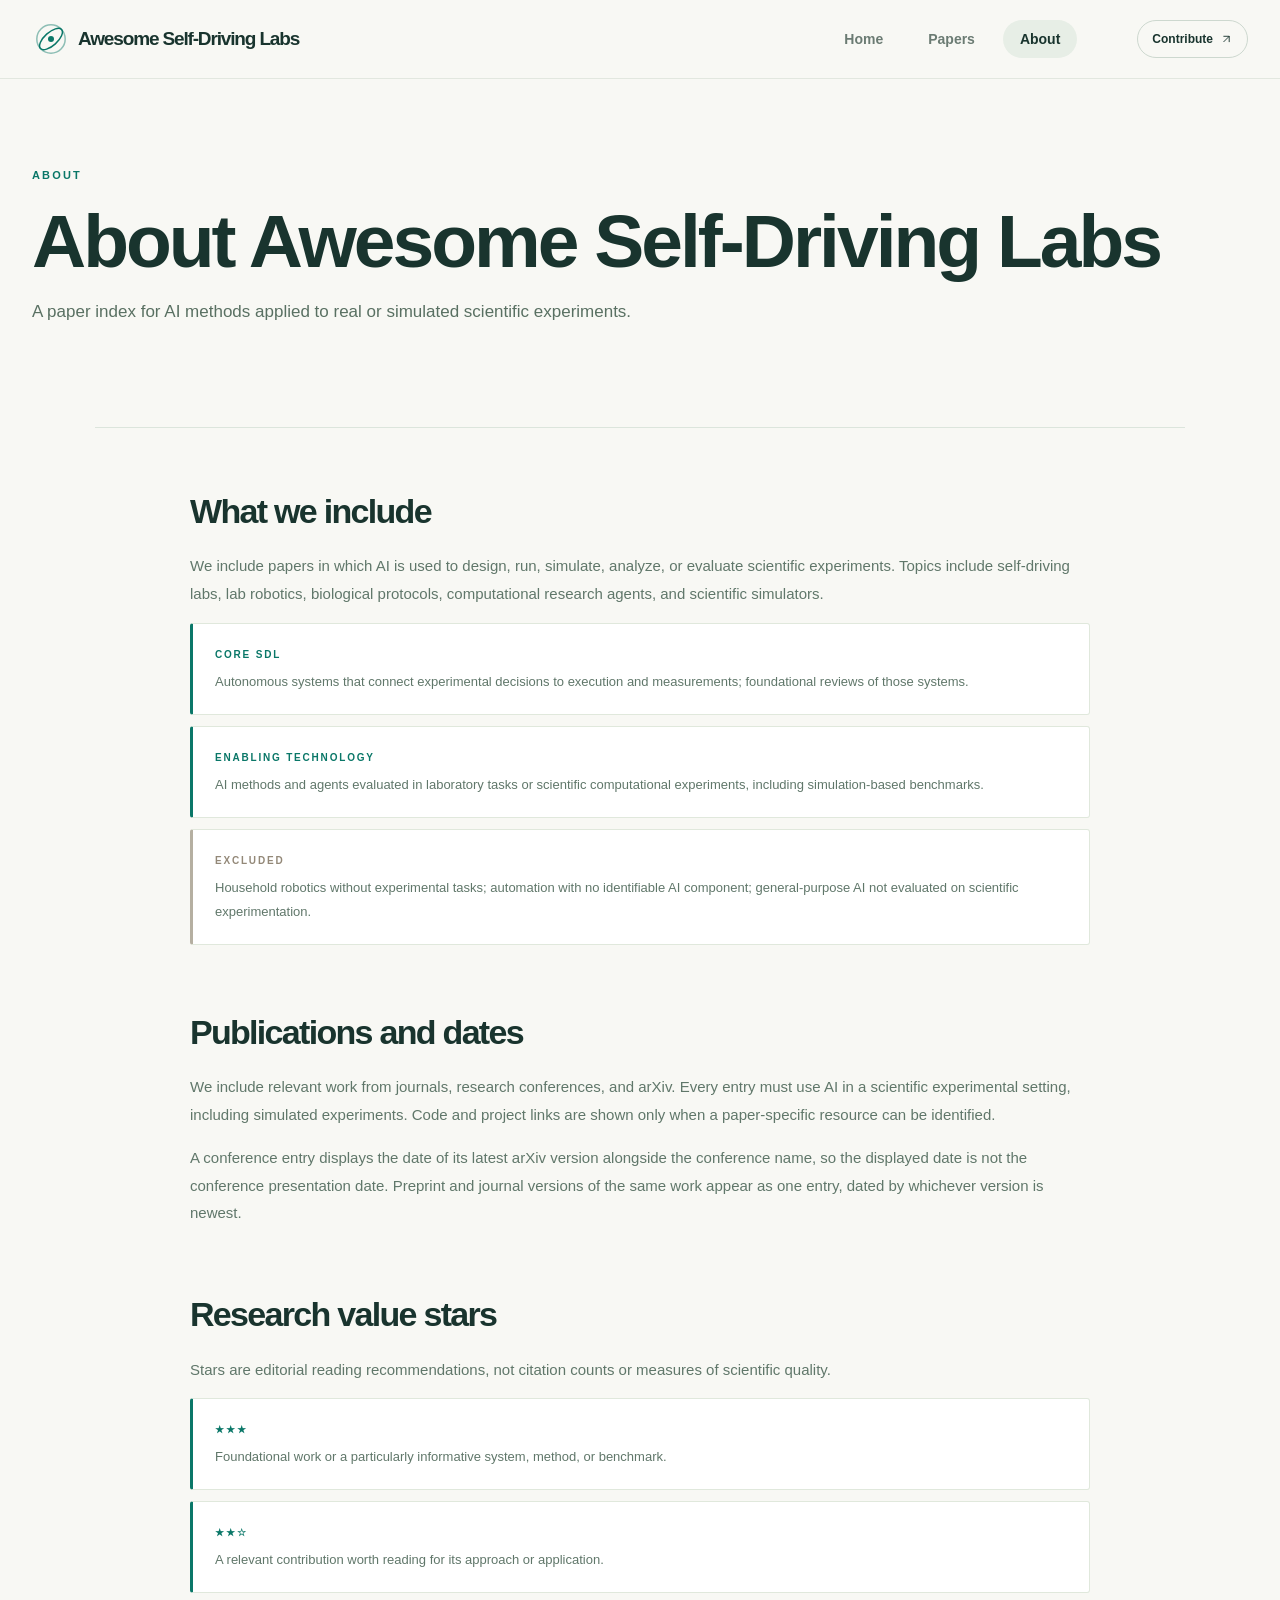
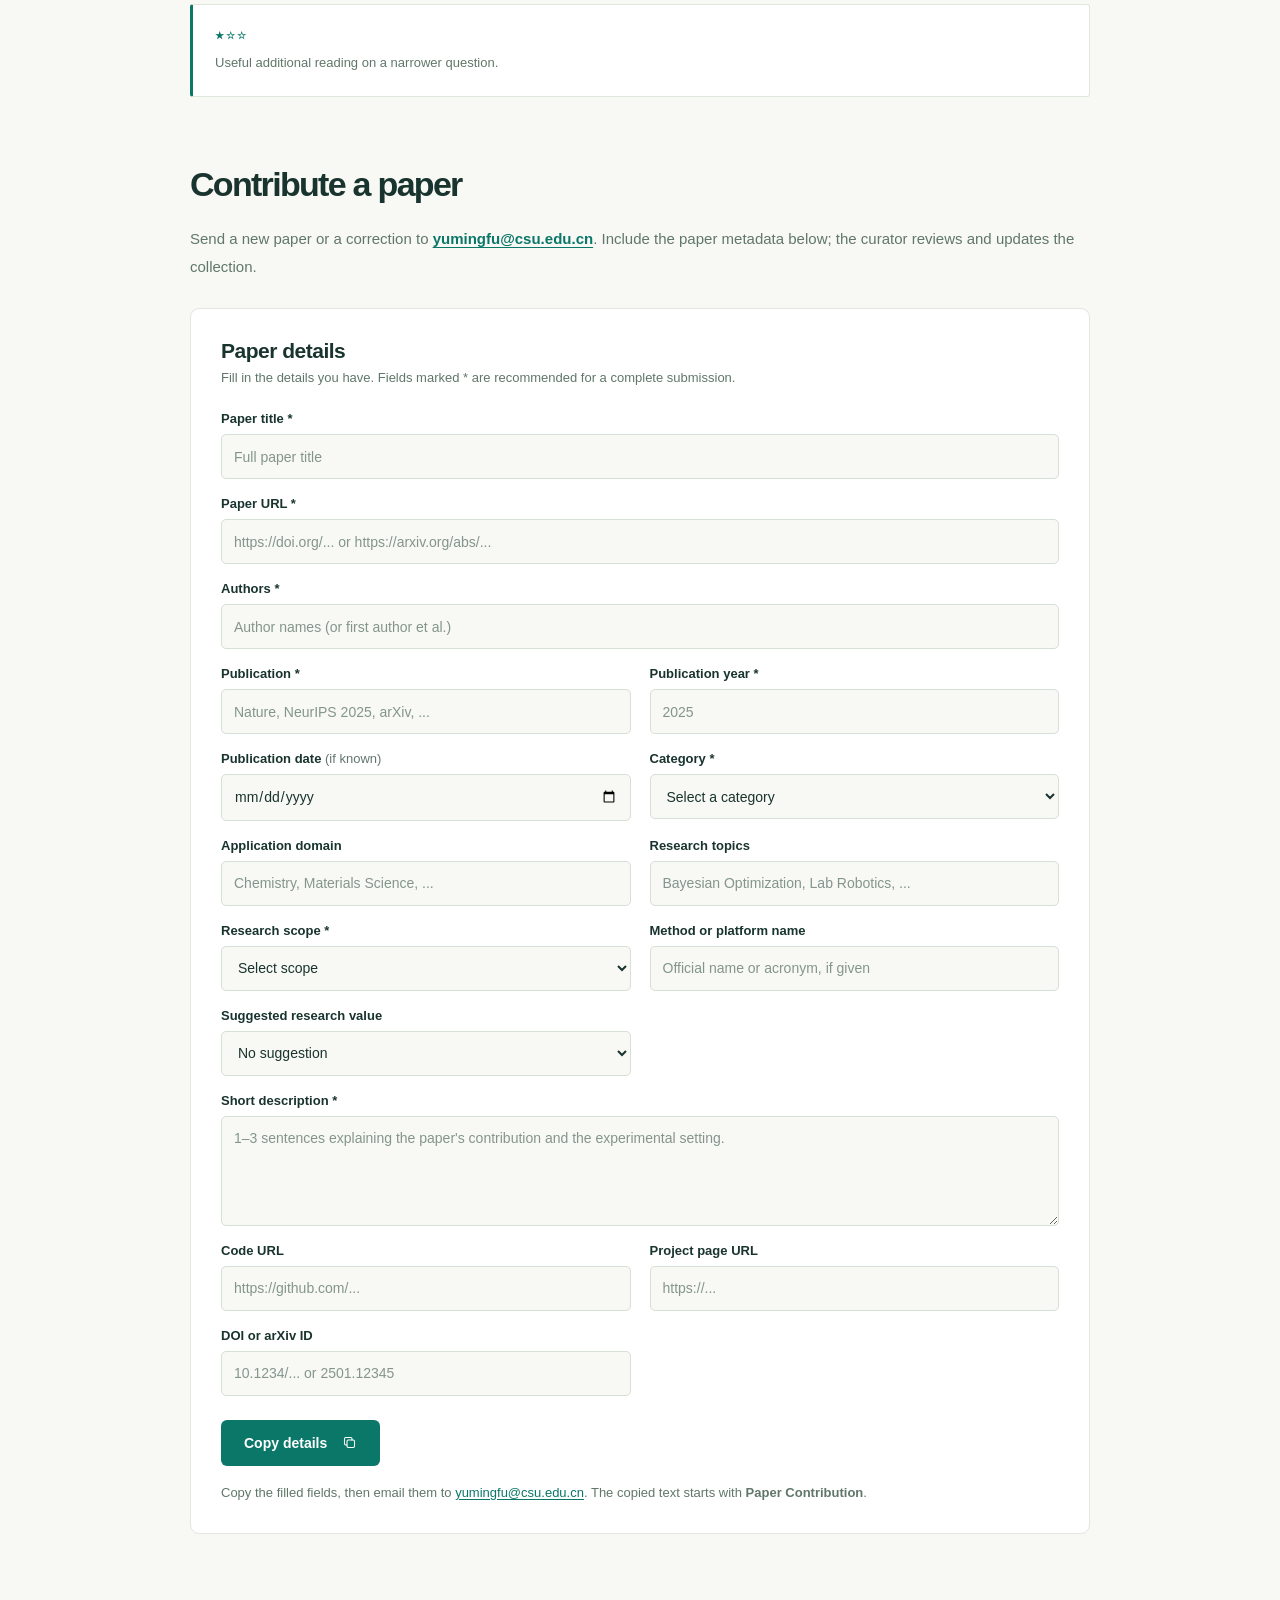
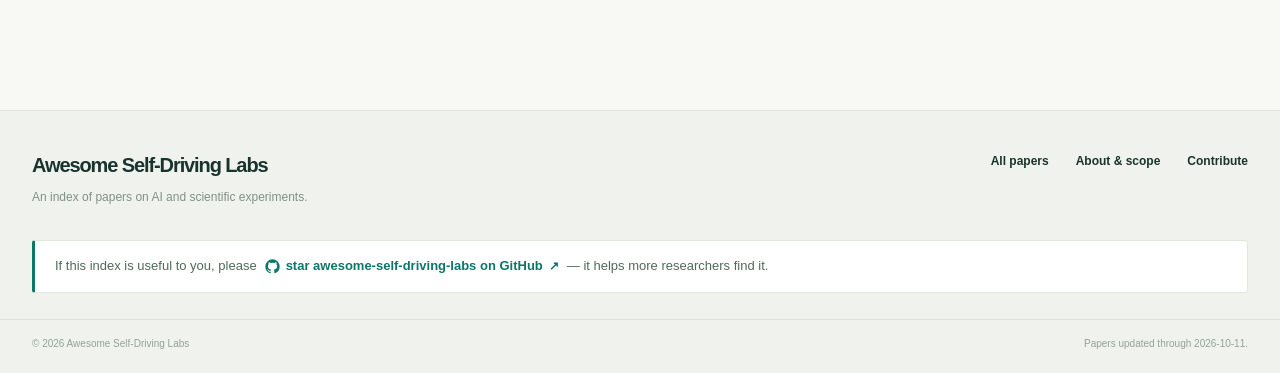
==== site/about.html @ 3bd7e4d7 "Add Awesome Self-Driving Labs paper collection site A curated index of 103 papers on AI for scientif" ====
<!doctype html><html lang="en"><head><meta charset="utf-8"><meta name="viewport" content="width=device-width, initial-scale=1"><meta name="color-scheme" content="light"><title>About · Awesome Self-Driving Labs</title><meta name="description" content="How AI experiment papers are selected and maintained."><meta property="og:title" content="About · Awesome Self-Driving Labs"><meta property="og:description" content="How AI experiment papers are selected and maintained."><meta property="og:type" content="website"><link rel="icon" href="assets/img/favicon.svg" type="image/svg+xml"><link rel="stylesheet" href="assets/css/styles.css"></head><body><header class="site-header"><div class="nav-inner"><a class="brand" href="index.html" aria-label="Awesome Self-Driving Labs homepage"><span class="brand-symbol" aria-hidden="true"><svg viewBox="0 0 38 38" fill="none"><circle cx="19" cy="19" r="14.2" stroke="currentColor" stroke-width="1.5" opacity=".45"/><ellipse cx="19" cy="19" rx="6.5" ry="14.2" stroke="currentColor" stroke-width="1.5" transform="rotate(48 19 19)"/><circle cx="19" cy="19" r="3" fill="currentColor"/></svg></span><span class="brand-text"><span class="brand-full">Awesome Self-Driving Labs</span><span class="brand-abbr">ASDL</span></span></a><nav class="nav-links" aria-label="Primary"><a href="index.html" class="nav-link " >Home</a><a href="papers.html" class="nav-link " >Papers</a><a href="about.html" class="nav-link active" aria-current=page>About</a></nav><a class="nav-github" href="about.html#contribute">Contribute <svg class="ico" viewBox="0 0 24 24" fill="none" stroke="currentColor" stroke-width="1.7" stroke-linecap="round" stroke-linejoin="round" aria-hidden="true"><path d="M7 17 17 7M7 7h10v10"/></svg></a></div></header><main id="main"><section class="wrap about-hero"><p class="eyebrow">ABOUT</p><h1>About Awesome Self-Driving Labs</h1><p>A paper index for AI methods applied to real or simulated scientific experiments.</p></section>
<section class="wrap about-content"><div class="about-body">
<section class="about-block"><h2>What we include</h2><p>We include papers in which AI is used to design, run, simulate, analyze, or evaluate scientific experiments. Topics include self-driving labs, lab robotics, biological protocols, computational research agents, and scientific simulators.</p><div class="scope-card"><span>CORE SDL</span><p>Autonomous systems that connect experimental decisions to execution and measurements; foundational reviews of those systems.</p></div><div class="scope-card"><span>ENABLING TECHNOLOGY</span><p>AI methods and agents evaluated in laboratory tasks or scientific computational experiments, including simulation-based benchmarks.</p></div><div class="scope-card scope-out"><span>EXCLUDED</span><p>Household robotics without experimental tasks; automation with no identifiable AI component; general-purpose AI not evaluated on scientific experimentation.</p></div></section>
<section class="about-block"><h2>Publications and dates</h2><p>We include relevant work from journals, research conferences, and arXiv. Every entry must use AI in a scientific experimental setting, including simulated experiments. Code and project links are shown only when a paper-specific resource can be identified.</p><p>A conference entry displays the date of its latest arXiv version alongside the conference name, so the displayed date is not the conference presentation date. Preprint and journal versions of the same work appear as one entry, dated by whichever version is newest.</p></section>
<section class="about-block" id="value"><h2>Research value stars</h2><p>Stars are editorial reading recommendations, not citation counts or measures of scientific quality.</p><div class="scope-card"><span>★★★</span><p>Foundational work or a particularly informative system, method, or benchmark.</p></div><div class="scope-card"><span>★★☆</span><p>A relevant contribution worth reading for its approach or application.</p></div><div class="scope-card"><span>★☆☆</span><p>Useful additional reading on a narrower question.</p></div></section>
<section class="about-block" id="contribute"><h2>Contribute a paper</h2><p>Send a new paper or a correction to <a class="contribution-email" href="mailto:yumingfu@csu.edu.cn">yumingfu@csu.edu.cn</a>. Include the paper metadata below; the curator reviews and updates the collection.</p><form id="paper-submission-form" class="submission-form" novalidate>
<div class="form-heading"><h3>Paper details</h3><p>Fill in the details you have. Fields marked * are recommended for a complete submission.</p></div>
<div class="submission-grid">
<div class="submission-field full"><label for="sub-title">Paper title *</label><input id="sub-title" name="Title" type="text" required maxlength="350" placeholder="Full paper title" autocomplete="off"></div>
<div class="submission-field full"><label for="sub-paper">Paper URL *</label><input id="sub-paper" name="Paper URL" type="url" required placeholder="https://doi.org/... or https://arxiv.org/abs/..." pattern="https://.*"></div>
<div class="submission-field full"><label for="sub-authors">Authors *</label><input id="sub-authors" name="Authors" type="text" required placeholder="Author names (or first author et al.)"></div>
<div class="submission-field"><label for="sub-venue">Publication *</label><input id="sub-venue" name="Publication" type="text" required placeholder="Nature, NeurIPS 2025, arXiv, ..."></div>
<div class="submission-field"><label for="sub-year">Publication year *</label><input id="sub-year" name="Publication year" type="number" min="1950" max="2026" step="1" required placeholder="2025"></div>
<div class="submission-field"><label for="sub-date">Publication date <span>(if known)</span></label><input id="sub-date" name="Publication date" type="date" max="2026-10-11"></div>
<div class="submission-field"><label for="sub-category">Category *</label><select id="sub-category" name="Category" required><option value="">Select a category</option><option value="surveys">Surveys &amp; Perspectives</option><option value="methods">Algorithms &amp; Methods</option><option value="systems">Autonomous Systems</option><option value="infrastructure">Infrastructure &amp; Software</option><option value="applications">Applications &amp; Discoveries</option><option value="benchmarks">Benchmarks &amp; Evaluation</option></select></div>
<div class="submission-field"><label for="sub-domain">Application domain</label><input id="sub-domain" name="Application domain" type="text" placeholder="Chemistry, Materials Science, ..."></div>
<div class="submission-field"><label for="sub-topics">Research topics</label><input id="sub-topics" name="Research topics" type="text" placeholder="Bayesian Optimization, Lab Robotics, ..."></div>
<div class="submission-field"><label for="sub-scope">Research scope *</label><select id="sub-scope" name="Research scope" required><option value="">Select scope</option><option value="Core SDL">Core SDL</option><option value="Enabling technology">Enabling technology</option></select></div>
<div class="submission-field"><label for="sub-method">Method or platform name</label><input id="sub-method" name="Method or platform" type="text" placeholder="Official name or acronym, if given"></div>
<div class="submission-field"><label for="sub-stars">Suggested research value</label><select id="sub-stars" name="Suggested research value"><option value="">No suggestion</option><option value="★★★">★★★</option><option value="★★☆">★★☆</option><option value="★☆☆">★☆☆</option></select></div>
<div class="submission-field full"><label for="sub-description">Short description *</label><textarea id="sub-description" name="Description" rows="3" maxlength="700" required placeholder="1–3 sentences explaining the paper's contribution and the experimental setting."></textarea></div>
<div class="submission-field"><label for="sub-code">Code URL</label><input id="sub-code" name="Code URL" type="url" placeholder="https://github.com/..." pattern="https://.*"></div>
<div class="submission-field"><label for="sub-project">Project page URL</label><input id="sub-project" name="Project page URL" type="url" placeholder="https://..." pattern="https://.*"></div>
<div class="submission-field"><label for="sub-doi">DOI or arXiv ID</label><input id="sub-doi" name="DOI or arXiv ID" type="text" placeholder="10.1234/... or 2501.12345"></div>
</div>
<div class="submission-actions"><button class="button button-primary" type="submit" id="copy-submission">Copy details <svg class="ico" viewBox="0 0 24 24" fill="none" stroke="currentColor" stroke-width="1.7" stroke-linecap="round" stroke-linejoin="round" aria-hidden="true"><rect x="8" y="8" width="12" height="12" rx="2"/><path d="M16 8V6a2 2 0 0 0-2-2H6a2 2 0 0 0-2 2v8a2 2 0 0 0 2 2h2"/></svg></button></div>
<p class="submission-note">Copy the filled fields, then email them to <a href="mailto:yumingfu@csu.edu.cn">yumingfu@csu.edu.cn</a>. The copied text starts with <strong>Paper Contribution</strong>.</p>
<p class="submission-feedback" id="submission-feedback" role="status" aria-live="polite"></p>
<div id="submission-manual-copy" class="submission-manual-copy" hidden><label for="submission-manual-text">Submission text (select and copy)</label><textarea id="submission-manual-text" readonly rows="9"></textarea></div>
</form></section></div></section></main><footer class="site-footer"><div class="footer-inner"><div><span class="footer-brand">Awesome Self-Driving Labs</span><p>An index of papers on AI and scientific experiments.</p></div><div class="footer-right"><a href="papers.html">All papers</a><a href="about.html">About & scope</a><a href="about.html#contribute">Contribute</a></div></div><div class="footer-star"><p>If this index is useful to you, please <a href="https://github.com/yumingccc/awesome-self-driving-labs" target="_blank" rel="noopener noreferrer"><svg class="ico" viewBox="0 0 24 24" fill="currentColor" aria-hidden="true"><path d="M12 .5A11.5 11.5 0 0 0 .5 12a11.5 11.5 0 0 0 7.86 10.92c.58.1.79-.25.79-.56v-2c-3.2.7-3.88-1.54-3.88-1.54-.53-1.34-1.29-1.7-1.29-1.7-1.05-.72.08-.7.08-.7 1.16.08 1.77 1.19 1.77 1.19 1.03 1.77 2.7 1.26 3.36.96.1-.75.4-1.26.73-1.55-2.55-.29-5.23-1.28-5.23-5.7 0-1.26.45-2.29 1.19-3.1-.12-.29-.52-1.46.11-3.05 0 0 .97-.31 3.18 1.18a11 11 0 0 1 5.79 0c2.2-1.49 3.17-1.18 3.17-1.18.63 1.59.23 2.76.12 3.05.74.81 1.18 1.84 1.18 3.1 0 4.43-2.69 5.4-5.25 5.69.41.36.78 1.06.78 2.14v3.17c0 .31.2.67.8.56A11.5 11.5 0 0 0 23.5 12 11.5 11.5 0 0 0 12 .5Z"/></svg><span>star awesome-self-driving-labs on GitHub</span><span class="resource-outbound" aria-hidden="true">↗</span></a> — it helps more researchers find it.</p></div><div class="footer-bottom"><span>© 2026 Awesome Self-Driving Labs</span><span>Papers updated through 2026-10-11.</span></div></footer><script defer src="assets/js/app.js"></script></body></html>
---- site/assets/css/styles.css ----
/* Awesome Self-Driving Labs — stylesheet for the generated static site. */
[hidden]{display:none!important;}
:root{--page:#f8f8f4;--paper:#fff;--ink:#19342e;--ink-deep:#102721;--muted:#63766e;--line:#e2e7df;--accent:#0a7768;--accent-dark:#07574d;--soft:#e7f0e8;--serif:Georgia,'Times New Roman',serif;--sans:Inter,ui-sans-serif,-apple-system,BlinkMacSystemFont,'Segoe UI',Arial,sans-serif;--w:1330px;}
*{box-sizing:border-box;}
html{scroll-behavior:smooth;}
body{margin:0;background:var(--page);color:var(--ink);font-family:var(--sans);font-size:15px;-webkit-font-smoothing:antialiased;}
a{color:inherit;text-decoration:none;}
button,select{font:inherit;}
button{cursor:pointer;}
a:focus-visible,button:focus-visible,select:focus-visible{outline:3px solid #76bbaa;outline-offset:3px;}
svg{display:block;}
.ico{display:inline-block;vertical-align:middle;width:16px;height:16px;flex-shrink:0;}
p{line-height:1.7;}
.wrap{max-width:var(--w);margin:auto;padding-left:32px;padding-right:32px;}
.site-header{height:79px;background:rgba(248,248,244,.96);border-bottom:1px solid var(--line);position:relative;z-index:20;}
.nav-inner{max-width:var(--w);padding:0 32px;margin:auto;height:100%;display:flex;align-items:center;gap:40px;}
.brand{font-weight:760;font-size:21px;letter-spacing:-1.1px;display:flex;align-items:center;gap:8px;white-space:nowrap;}
.brand-symbol{width:38px;height:38px;color:var(--accent);}
.brand-symbol svg{width:100%;height:100%;}
.nav-links{display:flex;gap:11px;margin-left:auto;}
.nav-link{font-size:13px;font-weight:650;color:#6b7b73;padding:11px 17px;border-radius:100px;transition:background .18s,color .18s;}
.nav-link:hover{color:var(--accent);}
.nav-link.active{background:#e7eee6;color:var(--ink);}
.nav-github{font-size:12px;font-weight:700;border:1px solid #cdd8cf;border-radius:50px;padding:10px 14px;display:flex;align-items:center;gap:7px;color:var(--ink);margin-left:20px;}
.nav-github:hover{background:#eaf0e8;}
.nav-github .ico{width:13px;}
.hero{display:grid;grid-template-columns:minmax(0,1fr) minmax(350px,.82fr);gap:60px;align-items:center;padding-top:65px;padding-bottom:73px;}
.eyebrow{font-size:11px!important;font-weight:800!important;letter-spacing:2.15px;text-transform:uppercase;line-height:1.5;margin:0;color:var(--accent);}
.hero-eyebrow{display:flex;align-items:center;gap:10px;color:var(--accent-dark);}
.pulse-dot,.tiny-dot{width:8px;height:8px;background:var(--accent);border-radius:100%;display:inline-block;box-shadow:0 0 0 4px #d7eae1;}
h1,h2,h3,p{margin-top:0;}
.hero h1,.listing-head h1,.about-hero h1{font-size:clamp(55px,5.4vw,82px);font-weight:640;letter-spacing:-5.6px;line-height:1.085;margin:24px 0 24px;}
.hero h1 em,.listing-head h1 em{font-family:var(--serif);font-style:italic;font-weight:400;letter-spacing:-4.2px;color:var(--accent);}
.hero-lede{max-width:540px;color:#596e64;font-size:16px;line-height:1.85;margin-bottom:27px;}
.hero-actions{display:flex;align-items:center;gap:12px;flex-wrap:wrap;}
.button{display:inline-flex;align-items:center;justify-content:center;gap:15px;padding:14px 22px;font-size:13px;font-weight:740;border-radius:6px;border:1px solid transparent;white-space:nowrap;}
.button .ico{width:15px;height:15px;}
.button-primary{background:var(--accent);color:white;}
.button-primary:hover{background:var(--accent-dark);}
.button-quiet{background:none;color:var(--ink);}
.button-quiet:hover{text-decoration:underline;}
.hero-foot{display:flex;align-items:center;gap:19px;margin-top:51px;color:#7d8e84;font-size:12px;flex-wrap:wrap;}
.hero-foot strong{color:var(--ink);font-size:16px;margin-right:3px;}
.hero-foot-sep{height:15px;width:1px;background:#cdd7ce;}
.hero-graphic{height:500px;min-width:0;border-radius:10px;overflow:hidden;position:relative;background:radial-gradient(ellipse at 42% 46%,#185449 0,#133e35 46%,#112d27 100%);box-shadow:0 26px 40px -33px rgba(14,37,29,.65);}
.hero-graphic:before{content:"";position:absolute;inset:0;background-image:linear-gradient(#bbebd00b 1px,transparent 1px),linear-gradient(90deg,#bbebd00b 1px,transparent 1px);background-size:48px 48px;}
.graphic-caption,.graphic-bottom{position:absolute;left:29px;right:29px;color:#b5cdc0;display:flex;justify-content:space-between;font-size:10px;font-weight:750;letter-spacing:1.35px;}
.graphic-caption{top:25px;}
.graphic-bottom{bottom:25px;align-items:center;}
.graphic-live{display:flex;gap:8px;align-items:center;}
.graphic-live .tiny-dot{background:#c2ecc0;width:6px;height:6px;box-shadow:none;}
.orbital{position:absolute;inset:0;width:100%;height:100%;animation:enter 1.1s ease-out both;}
.content-section{padding-top:83px;padding-bottom:12px;}
.section-head{display:flex;align-items:end;justify-content:space-between;gap:20px;margin-bottom:30px;}
.section-head h2{font-size:clamp(28px,3.1vw,42px);font-weight:620;letter-spacing:-2.1px;margin:9px 0 7px;}
.section-sub{margin:0;color:#718178;font-size:14px;}
.text-link{display:inline-flex;align-items:center;gap:8px;font-size:12px;color:var(--accent);font-weight:800;padding-bottom:10px;white-space:nowrap;}
.text-link:hover{text-decoration:underline;}
.text-link .ico{width:14px;}
.category-grid{display:grid;grid-template-columns:repeat(3,1fr);gap:12px;}
.category-tile{padding:24px 25px;min-height:165px;background:#fff;border:1px solid #e0e7dd;border-radius:7px;display:flex;flex-direction:column;justify-content:space-between;transition:transform .18s,border-color .18s,box-shadow .18s;}
.category-tile:hover{transform:translateY(-3px);border-color:#98bcab;box-shadow:0 14px 35px -30px #0d5740;}
.category-name{font-size:19px;font-weight:700;letter-spacing:-.8px;line-height:1.25;max-width:205px;}
.category-end{color:#84938a;font-size:11px;display:flex;align-items:center;justify-content:space-between;}
.category-end .ico{color:var(--accent);width:18px;}
.paper-card{display:flex;align-items:flex-start;gap:22px;padding:30px 1px 29px;border-bottom:1px solid var(--line);}
.paper-card:last-child{border-bottom:0;}
.paper-content{flex:1;min-width:0;}
.paper-overline{display:flex;gap:9px;align-items:center;flex-wrap:wrap;font-size:11px;color:#8b9a91;font-weight:600;letter-spacing:.2px;}
.class-label{color:var(--accent);font-weight:780;}
.paper-title{font-size:20px;font-weight:685;letter-spacing:-.55px;line-height:1.4;margin:10px 0 7px;}
.paper-title a:hover{color:var(--accent);}
.paper-authors{font-size:12px;color:#829087;margin-bottom:11px;line-height:1.6;}
.paper-desc{color:#53675c;line-height:1.68;font-size:13px;max-width:760px;margin:0 0 14px;}
.topic-row{display:flex;gap:6px;flex-wrap:wrap;align-items:center;}
.topic{font-size:10px;font-weight:650;letter-spacing:.12px;color:#52766b;border:1px solid #dbe9df;border-radius:3px;background:#eff5ef;padding:5px 8px;}
.latest-section{padding-top:93px;padding-bottom:95px;}
.cta-section{display:flex;background:#183e34;color:white;border-radius:9px;justify-content:space-between;gap:50px;padding-top:50px;padding-bottom:52px;margin-bottom:100px;position:relative;overflow:hidden;}
.cta-section h2{font-size:43px;line-height:1.12;letter-spacing:-2.2px;margin:12px 0 14px;}
.cta-section p:not(.eyebrow){color:#c2d6c9;max-width:490px;font-size:14px;}
.cta-section .eyebrow{color:#abdbb6;}
.button-light{background:#d3efda;color:#13362d;margin-top:11px;}
.button-light:hover{background:white;}
.cta-graphic{margin:auto 50px auto auto;border:1px solid #6b9d80;border-radius:50%;width:205px;height:205px;display:flex;align-items:center;justify-content:center;flex-direction:column;gap:8px;transform:rotate(-19deg);font-size:12px;letter-spacing:2px;color:#b8d6c0;}
.cta-graphic i{font-size:17px;font-style:normal;color:#9bceaa;}
.site-footer{background:#f0f3ed;border-top:1px solid #dce5d9;}
.footer-inner{max-width:var(--w);padding:43px 32px 32px;margin:auto;display:flex;justify-content:space-between;gap:30px;}
.footer-brand{font-size:22px;letter-spacing:-1px;font-weight:750;}
.footer-inner p{font-size:12px;color:#819086;margin-top:10px;margin-bottom:0;}
.footer-right{display:flex;gap:27px;font-size:12px;font-weight:700;align-items:start;}
.footer-right a:hover{color:var(--accent);}
.footer-bottom{border-top:1px solid #dae3d8;max-width:var(--w);margin:auto;padding:18px 32px 24px;display:flex;justify-content:space-between;gap:20px;color:#93a199;font-size:10px;}
.listing-hero{padding-top:68px;padding-bottom:49px;}
.listing-head{display:flex;justify-content:space-between;align-items:end;gap:30px;}
.listing-head h1{font-size:69px;margin:16px 0 15px;}
.listing-head p{font-size:14px;color:#687c70;max-width:650px;line-height:1.75;margin:0;}
.collection-stamp{min-width:170px;display:flex;gap:13px;align-items:center;border-left:1px solid #d5ded3;padding-left:20px;margin-bottom:8px;}
.stamp-number{font-family:var(--serif);font-size:55px;line-height:1;color:var(--accent);letter-spacing:-3px;}
.collection-stamp>span:last-child{font-size:10px;line-height:1.55;letter-spacing:1.2px;font-weight:750;color:#84978b;}
.browser{display:grid;grid-template-columns:258px minmax(0,1fr);gap:51px;padding-bottom:100px;align-items:start;}
.filter-sidebar{border:1px solid #dfe6dc;background:#fff;border-radius:8px;padding:25px 22px 23px;position:sticky;top:20px;}
.filter-top{display:flex;align-items:center;justify-content:space-between;margin-bottom:27px;}
.filter-top h2{font-size:17px;letter-spacing:-.5px;margin:0;}
.reset-btn{border:0;background:none;color:var(--accent);font-size:11px;font-weight:700;}
.reset-btn:hover{text-decoration:underline;}
.control-label{display:block;color:#66786c;text-transform:uppercase;font-size:10px;font-weight:820;letter-spacing:1.4px;margin-bottom:9px;}
.select-control{display:block;width:100%;height:42px;border:1px solid #dee6dd;background:#fbfcfa;color:#2b473a;border-radius:4px;font-size:12px;outline:none;padding:0 11px;margin-bottom:24px;}
.select-control:focus,.sort-control:focus{border-color:#82b4a2;}
.browser-main{min-width:0;}
.results-toolbar{display:flex;align-items:end;justify-content:space-between;gap:20px;padding-bottom:17px;border-bottom:1px solid #d6e1d7;}
.results-toolbar h2{font-size:26px;letter-spacing:-1px;font-weight:680;margin:0;}
.sort-inline{color:#829388;display:flex;align-items:center;gap:9px;font-size:12px;font-weight:650;white-space:nowrap;}
.sort-control{border:1px solid #dce5dd;border-radius:4px;padding:9px 11px;background:white;color:#315246;font-weight:700;font-size:12px;}
.active-filters{display:flex;gap:6px;flex-wrap:wrap;margin:14px 0 0;}
.active-filters[hidden]{display:none;}
.active-filters span{background:#e5eee6;border:1px solid #d8e7dc;border-radius:4px;color:#537569;padding:5px 8px;font-size:11px;}
.papers-list .paper-card{padding:25px 0;}
.papers-list .paper-card:first-child{padding-top:29px;}
.papers-list .paper-title{font-size:18px;}
.papers-list .paper-desc{font-size:12.5px;}
.pagination-bar{display:flex;align-items:center;justify-content:space-between;margin-top:27px;font-size:12px;color:#748c7c;}
.page-btn{border:1px solid #dce6da;background:white;color:var(--ink);border-radius:5px;padding:10px 15px;font-weight:700;font-size:12px;}
.page-btn:disabled{cursor:not-allowed;opacity:.32;}
.empty-state{background:#eef4ed;padding:60px 20px;text-align:center;margin-top:25px;border-radius:7px;}
.empty-state[hidden]{display:none;}
.empty-state>span{font-family:var(--serif);font-size:45px;color:var(--accent);}
.empty-state h3{font-size:21px;margin:5px 0;}
.empty-state p{font-size:13px;color:#778b7d;}
.about-hero{padding-top:88px;padding-bottom:85px;}
.about-hero h1{margin-top:16px;}
.about-hero>p:last-child{max-width:700px;font-size:19px;line-height:1.8;color:#597062;}
.about-content{border-top:1px solid #dce5dc;padding-top:60px;padding-bottom:110px;display:grid;grid-template-columns:260px minmax(0,1fr);gap:80px;}
.about-body{max-width:750px;}
.about-block{margin-bottom:75px;scroll-margin-top:25px;}
.about-block h2{font-size:34px;font-weight:650;letter-spacing:-1.7px;line-height:1.25;margin:12px 0 20px;}
.about-block p:not(.eyebrow){color:#60776a;font-size:15px;line-height:1.85;}
.scope-card{background:white;border:1px solid #e0e8dc;border-left:3px solid var(--accent);border-radius:3px;padding:20px 22px;margin-top:11px;}
.scope-card>span{font-size:10px;color:var(--accent);font-weight:850;letter-spacing:1.8px;}
.scope-card p{margin:8px 0 0;font-size:13px!important;}
.scope-out{border-left-color:#b5afa1;}
.scope-out>span{color:#938878;}
@media(max-width:1050px){.hero{gap:24px;}.hero h1{font-size:62px;}.hero-graphic{height:440px;}.browser{gap:27px;grid-template-columns:220px 1fr;}.category-name{font-size:17px;}}
@media(max-width:760px){.wrap{padding-left:20px;padding-right:20px;}.site-header{height:67px;}.nav-inner{padding:0 20px;gap:12px;}.brand{font-size:18px;}.brand-symbol{width:31px;height:31px;}.nav-links{gap:1px;}.nav-link{font-size:12px;padding:8px 9px;}.nav-github{display:none;}.hero{grid-template-columns:1fr;padding-top:49px;padding-bottom:40px;}.hero h1{font-size:clamp(52px,11vw,78px);letter-spacing:-3.8px;}.hero h1 em{letter-spacing:-3.4px;}.hero-foot{margin-top:31px;}.hero-graphic{height:320px;max-width:none;}.orbital{max-width:430px;left:50%;transform:translateX(-50%);animation:none;}.content-section{padding-top:64px;}.category-grid{grid-template-columns:repeat(2,1fr);}.section-head{align-items:start;}.section-head h2{font-size:32px;}.latest-section{padding-top:69px;}.cta-section{padding:33px 25px;margin-left:20px;margin-right:20px;margin-bottom:60px;}.cta-graphic{display:none;}.footer-inner{padding:34px 20px;display:block;}.footer-right{margin-top:23px;flex-wrap:wrap;}.footer-bottom{padding:17px 20px;flex-direction:column;gap:4px;}.listing-hero{padding-top:45px;}.listing-head h1{font-size:54px;letter-spacing:-3.4px;}.collection-stamp{display:none;}.browser{grid-template-columns:1fr;gap:27px;}.filter-sidebar{position:relative;top:auto;display:grid;grid-template-columns:repeat(2,minmax(0,1fr));column-gap:15px;}.filter-top{grid-column:1/-1;}.select-control{margin-bottom:18px;}.filter-sidebar label{align-self:end;}.filter-sidebar{display:block;}.browser-main{width:100%;}.about-hero{padding-top:57px;padding-bottom:52px;}.about-hero h1{font-size:60px;}.about-content{grid-template-columns:1fr;gap:15px;}.about-block h2{font-size:30px;}}
@media(max-width:460px){.brand{font-size:16px;}.brand-symbol{width:27px;height:27px;}.nav-link{padding:6px 7px;font-size:11px;}.hero-graphic{height:280px;}.hero h1{font-size:49px;letter-spacing:-2.8px;}.hero h1 em{letter-spacing:-2px;}.hero-actions{display:grid;grid-template-columns:1fr;}.hero-actions .button{width:100%;}.hero-foot{gap:9px;}.hero-foot-sep{display:none;}.hero-foot>span:last-child{display:none;}.category-grid{grid-template-columns:1fr;}.category-tile{min-height:126px;}.paper-card{gap:10px;}.paper-title,.papers-list .paper-title{font-size:17px;}.paper-overline{gap:7px;}.paper-desc{font-size:12px;}.section-head{display:block;}.section-head .text-link{margin-top:13px;}.filter-sidebar{padding:20px;}.sort-inline{gap:6px;}.sort-control{max-width:130px;font-size:11px;}.cta-section h2{font-size:36px;}}
body{font-size:16px;}
.nav-link{font-size:14px;}
.paper-card{padding:28px 1px 30px;gap:23px;}
.paper-card-compact{padding:29px 2px 31px;}
.paper-overline{font-size:14px;font-weight:675;letter-spacing:0;gap:12px;line-height:1.5;color:#506c60;}
.publication-line{font-weight:750;color:#344e42;}
.pub-separator{padding:0 4px;color:#90a59b;}
.meta-split{color:#bbc8c0;font-size:13px;}
.class-label{font-size:12px;background:#e7f2eb;padding:4px 9px;border-radius:5px;color:#096d57;}
.paper-title,.papers-list .paper-title{font-size:clamp(21px,2vw,25px);line-height:1.33;font-weight:725;margin:13px 0 10px;letter-spacing:-.55px;}
.paper-title a{text-decoration:none;text-underline-offset:4px;}
.paper-title a:hover{text-decoration:underline;}
.title-outbound{font-size:.71em;color:var(--accent);font-weight:500;padding-left:3px;}
.paper-authors{font-size:14px;line-height:1.55;margin-bottom:12px;color:#5b7367;}
.paper-desc,.papers-list .paper-desc{font-size:15px;line-height:1.7;max-width:830px;margin-bottom:16px;color:#435c50;}
.topic{font-size:12px;padding:6px 10px;font-weight:650;}
.latest-section{padding-top:93px;padding-bottom:95px;}
.papers-list .paper-card{padding-top:29px;padding-bottom:30px;}
.results-toolbar h2{font-size:27px;}
.control-label{font-size:14px;}
.select-control,.sort-control{font-size:14px;}
.about-block p{font-size:16px;}
@media(max-width:760px){body{font-size:15px;}.paper-title,.papers-list .paper-title{font-size:21px;}.paper-overline{font-size:13px;}.paper-desc,.papers-list .paper-desc{font-size:14px;}.paper-authors{font-size:13px;}.topic{font-size:11.5px;}.nav-link{font-size:13px;}}
@media(max-width:460px){.paper-card{gap:12px;}.paper-title,.papers-list .paper-title{font-size:20px;}.paper-desc,.papers-list .paper-desc{font-size:14px;}.paper-overline{font-size:12.5px;gap:8px;}.paper-card-compact{padding:24px 1px 25px;}}
.recent-paper-list{background:white;border:1px solid var(--line);border-radius:7px;padding:0 32px;}
@media(max-width:760px){.recent-paper-list{padding:0 20px;}}
.paper-domains{color:#467567;font-weight:620;}
.author-divider{color:#abbdb2;padding:0 5px;}
.paper-card,.paper-card-compact{gap:21px;padding:27px 2px 29px;}
.paper-content{flex:1;min-width:0;width:100%;}
.paper-overline{display:flex;align-items:center;flex-wrap:wrap;column-gap:13px;row-gap:8px;font-size:14px;}
.publication-line{display:inline-flex;align-items:baseline;gap:5px;white-space:nowrap;font-weight:750;}
.class-label{font-size:12.5px;padding:6px 11px;white-space:nowrap;}
.value-stars{display:inline-flex;align-items:center;gap:2px;color:#D19728;background:#fff8e9;border:1px solid #f1e2c2;border-radius:6px;padding:5px 8px;margin-left:2px;white-space:nowrap;}
.star-svg{width:17px;height:17px;}
.paper-title,.papers-list .paper-title{font-size:clamp(21px,1.95vw,26px);line-height:1.35;letter-spacing:-.5px;margin:13px 0 8px;}
.paper-authors{font-size:15px;margin-bottom:11px;}
.paper-desc,.papers-list .paper-desc{max-width:none;width:100%;font-size:16px;line-height:1.66;margin-bottom:13px;}
.resource-link{display:inline-flex;align-items:center;gap:6px;color:var(--accent);font-size:13px;font-weight:780;white-space:nowrap;padding:4px 0;}
.resource-link:hover{text-decoration:underline;text-underline-offset:3px;}
.resource-link svg{width:17px;height:17px;flex-shrink:0;}
.resource-outbound{font-size:12px;font-weight:400;}
.papers-list .paper-card{padding:27px 0 29px;}
@media(max-width:760px){.paper-card,.paper-card-compact{gap:12px;}.paper-title,.papers-list .paper-title{font-size:21px;}.paper-desc,.papers-list .paper-desc{font-size:15px;}.paper-authors{font-size:14px;}.paper-overline{font-size:12.5px;gap:7px;}.class-label{font-size:11px;}.star-svg{height:14px;width:14px;}.resource-link{font-size:12.5px;}}
@media(max-width:460px){.publication-line{white-space:normal;gap:3px;}.meta-split{display:none;}.paper-title,.papers-list .paper-title{font-size:19px;}.paper-overline{gap:5px;}.paper-desc,.papers-list .paper-desc{font-size:14px;line-height:1.65;}.value-stars{padding:4px 6px;}}
.listing-head h1{font-size:clamp(39px,4.7vw,67px);white-space:nowrap;letter-spacing:-3px;line-height:1.1;margin:18px 0 17px;}
.listing-head h1 em{font-family:var(--serif);font-weight:400;color:var(--accent);letter-spacing:-2.5px;}
.listing-head p{font-size:17px;max-width:none;color:#576f60;line-height:1.55;}
.listing-hero{padding-top:52px;padding-bottom:42px;}
.collection-stamp>span:last-child{font-size:12px;letter-spacing:.8px;}
.hero-copy h1{max-width:840px;}
.cta-section h2{font-size:43px;letter-spacing:-1.6px;}
.cta-section .eyebrow{font-size:11px;}
.about-hero h1{font-size:clamp(45px,6vw,75px);line-height:1.12;letter-spacing:-3px;margin:15px 0 15px;}
.about-hero>p:last-child{font-size:17px;line-height:1.6;max-width:750px;}
@media(max-width:1100px){.listing-head h1{font-size:clamp(33px,5vw,54px);}.collection-stamp{min-width:125px;}}
@media(max-width:760px){.listing-head h1{white-space:normal;letter-spacing:-2px;font-size:clamp(40px,8vw,53px);}.listing-head h1 em{letter-spacing:-1.8px;}.listing-head p{font-size:15px;}.listing-hero{padding-top:45px;}.about-hero h1{font-size:clamp(38px,9vw,60px);}}
.preprint-note{font-weight:500;color:#758b7b;font-size:11px;}
.paper-card{gap:0;}
.category-tile{gap:16px;}
.paper-title{line-height:1.52;}
.paper-main-title{font-weight:700;}
.title-resources{display:inline-flex;vertical-align:middle;align-items:center;gap:7px;margin-left:12px;white-space:nowrap;}
.title-resources .resource-link{display:inline-flex;align-items:center;gap:5px;padding:5px 8px;border:1px solid #cbded4;border-radius:5px;background:#eaf4ed;color:#08695b;font-size:12px;font-weight:750;line-height:1.1;white-space:nowrap;vertical-align:middle;}
.title-resources .resource-link:hover{background:#d8ebe1;text-decoration:none;border-color:#88bca7;}
.title-resources .resource-link svg{width:15px;height:15px;}
.title-resources .resource-outbound{display:none;}
.paper-authors{font-size:14.5px;line-height:1.8;margin-top:7px;margin-bottom:10px;color:#536d61;}
.paper-method{color:#087263;font-weight:750;white-space:normal;overflow-wrap:normal;}
.paper-desc{font-size:15.5px;line-height:1.68;}
@media(max-width:760px){.title-resources{margin-left:7px;gap:5px;}.title-resources .resource-link{padding:4px 6px;font-size:11px;}.title-resources .resource-link svg{height:14px;width:14px;}.paper-authors{font-size:13.5px;}}
.about-content{display:block;max-width:1090px;padding-top:50px;}
.about-body{max-width:900px;margin:0 auto;}
.about-block{margin-bottom:66px;}
.contribution-email{color:var(--accent);font-weight:740;text-decoration:underline;text-underline-offset:3px;overflow-wrap:anywhere;}
.submission-form{border:1px solid var(--line);background:#fff;border-radius:9px;padding:30px;margin-top:27px;}
.form-heading h3{font-size:21px;letter-spacing:-.5px;margin:0 0 5px;}
.form-heading p{font-size:13px!important;line-height:1.6!important;margin:0 0 23px;}
.submission-grid{display:grid;grid-template-columns:repeat(2,minmax(0,1fr));gap:17px 19px;}
.submission-field{display:flex;flex-direction:column;gap:8px;min-width:0;}
.submission-field.full{grid-column:1/-1;}
.submission-field label{font-size:13px;font-weight:720;color:var(--ink);}
.submission-field label span{font-weight:480;color:var(--muted);}
.submission-field input,.submission-field select,.submission-field textarea{width:100%;min-width:0;min-height:45px;border:1px solid #d5e0d6;border-radius:5px;background:var(--page);color:var(--ink);padding:11px 12px;font-size:14px;line-height:1.45;font-family:var(--sans);}
.submission-field textarea{min-height:110px;resize:vertical;}
.submission-field input::placeholder,.submission-field textarea::placeholder{color:#84958c;}
.submission-field input:focus-visible,.submission-field select:focus-visible,.submission-field textarea:focus-visible{outline:2px solid #4da38c;outline-offset:2px;}
.submission-actions{display:flex;flex-wrap:wrap;gap:12px;margin-top:24px;}
.submission-actions .button{font-size:14px;}
.submission-note{font-size:13px!important;line-height:1.6!important;margin:17px 0 0;}
.submission-note a{color:var(--accent);text-decoration:underline;text-underline-offset:2px;overflow-wrap:anywhere;}
.submission-feedback{font-size:13px!important;font-weight:650;color:var(--accent)!important;min-height:0;margin:8px 0 0;}
.submission-feedback:empty{display:none;}
@media(max-width:760px){.about-content{padding-top:28px;}.about-body{max-width:100%;}.submission-form{padding:20px;}.submission-grid{grid-template-columns:1fr;gap:15px;}.submission-field.full{grid-column:auto;}.about-block h2{font-size:29px;}}
@media(max-width:460px){.submission-actions{display:grid;grid-template-columns:1fr;}.submission-actions .button{width:100%;}}
.submission-manual-copy[hidden]{display:none;}
.submission-manual-copy{margin-top:16px;padding:14px;background:#eff5ef;border:1px solid #d5e5d8;border-radius:6px;}
.submission-manual-copy label{font-size:13px;font-weight:700;color:var(--ink);display:block;margin-bottom:8px;}
.submission-manual-copy textarea{width:100%;min-height:160px;border:1px solid #cdded1;border-radius:5px;background:white;color:var(--ink);padding:12px;font:13px/1.6 ui-monospace,SFMono-Regular,Consolas,monospace;resize:vertical;}
.footer-star{max-width:var(--w);margin:auto;padding:0 32px 26px;}
.footer-star p{display:flex;align-items:center;gap:8px;flex-wrap:wrap;margin:0;background:#fff;border:1px solid #e0e8dc;border-left:3px solid var(--accent);border-radius:3px;padding:15px 20px;font-size:13px;line-height:1.6;color:#526a59;}
.footer-star a{display:inline-flex;align-items:center;gap:6px;color:var(--accent);font-weight:780;}
.footer-star a:hover{text-decoration:underline;text-underline-offset:3px;text-decoration-thickness:1.5px;}
.footer-star .ico{width:15px;height:15px;}
.footer-star .resource-outbound{font-weight:600;}
@media(max-width:760px){.footer-star{padding:0 20px 22px;}.footer-star p{font-size:12.5px;padding:14px 16px;}}
.brand{font-size:19px;letter-spacing:-1.15px;}
.brand-text{display:inline-flex;align-items:baseline;}
.brand-abbr{display:none;}
.footer-brand{font-size:20px;letter-spacing:-1.1px;}
@media(max-width:1080px){.brand-full{display:none;}.brand-abbr{display:inline;}}
@media(max-width:760px){.brand{font-size:17px;}.brand-symbol{width:29px;height:29px;}.footer-brand{font-size:18px;}}
.paper-card .topic-row{margin:0 0 12px;}
.paper-card-compact .topic-row{margin-bottom:11px;}
@media(max-width:760px){.paper-card .topic-row{margin-bottom:10px;}}
.paper-card .topic,.paper-card-compact .topic{font-size:11px;font-weight:650;padding:4px 8px;letter-spacing:.1px;}
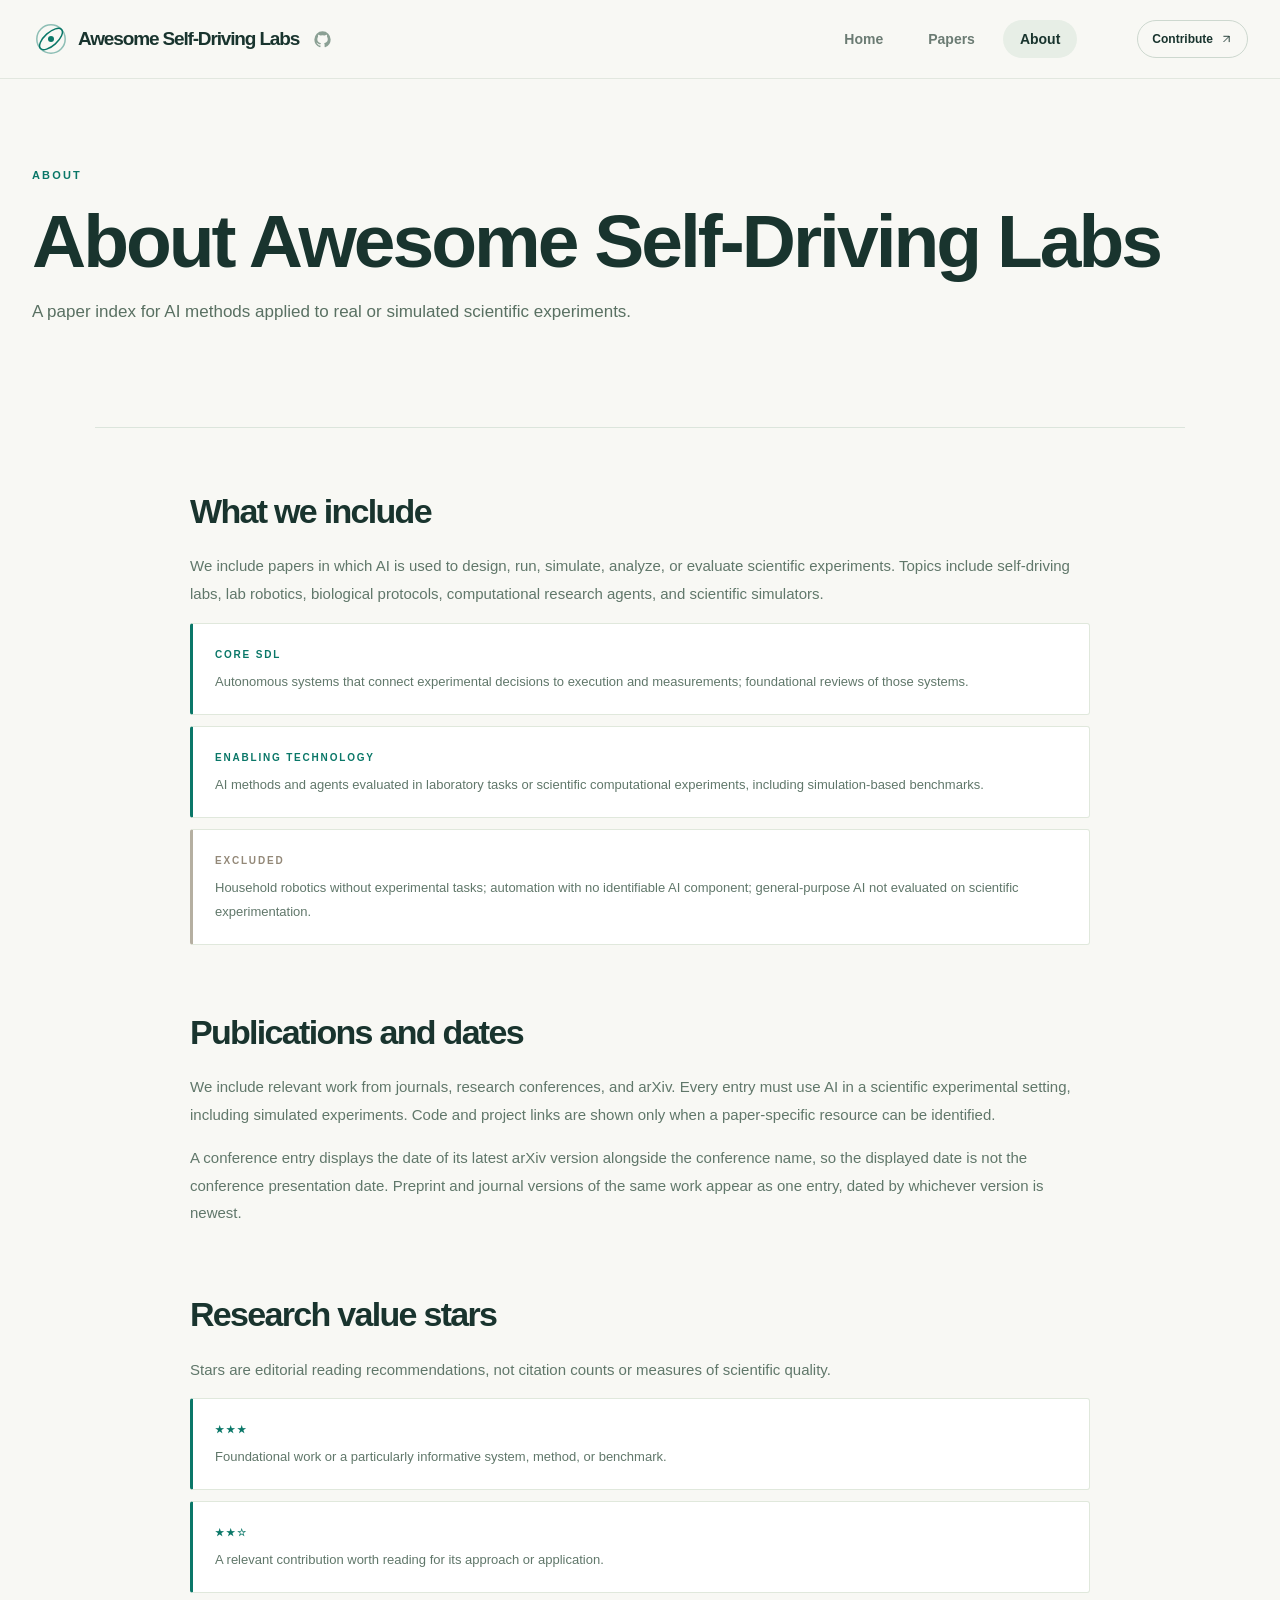
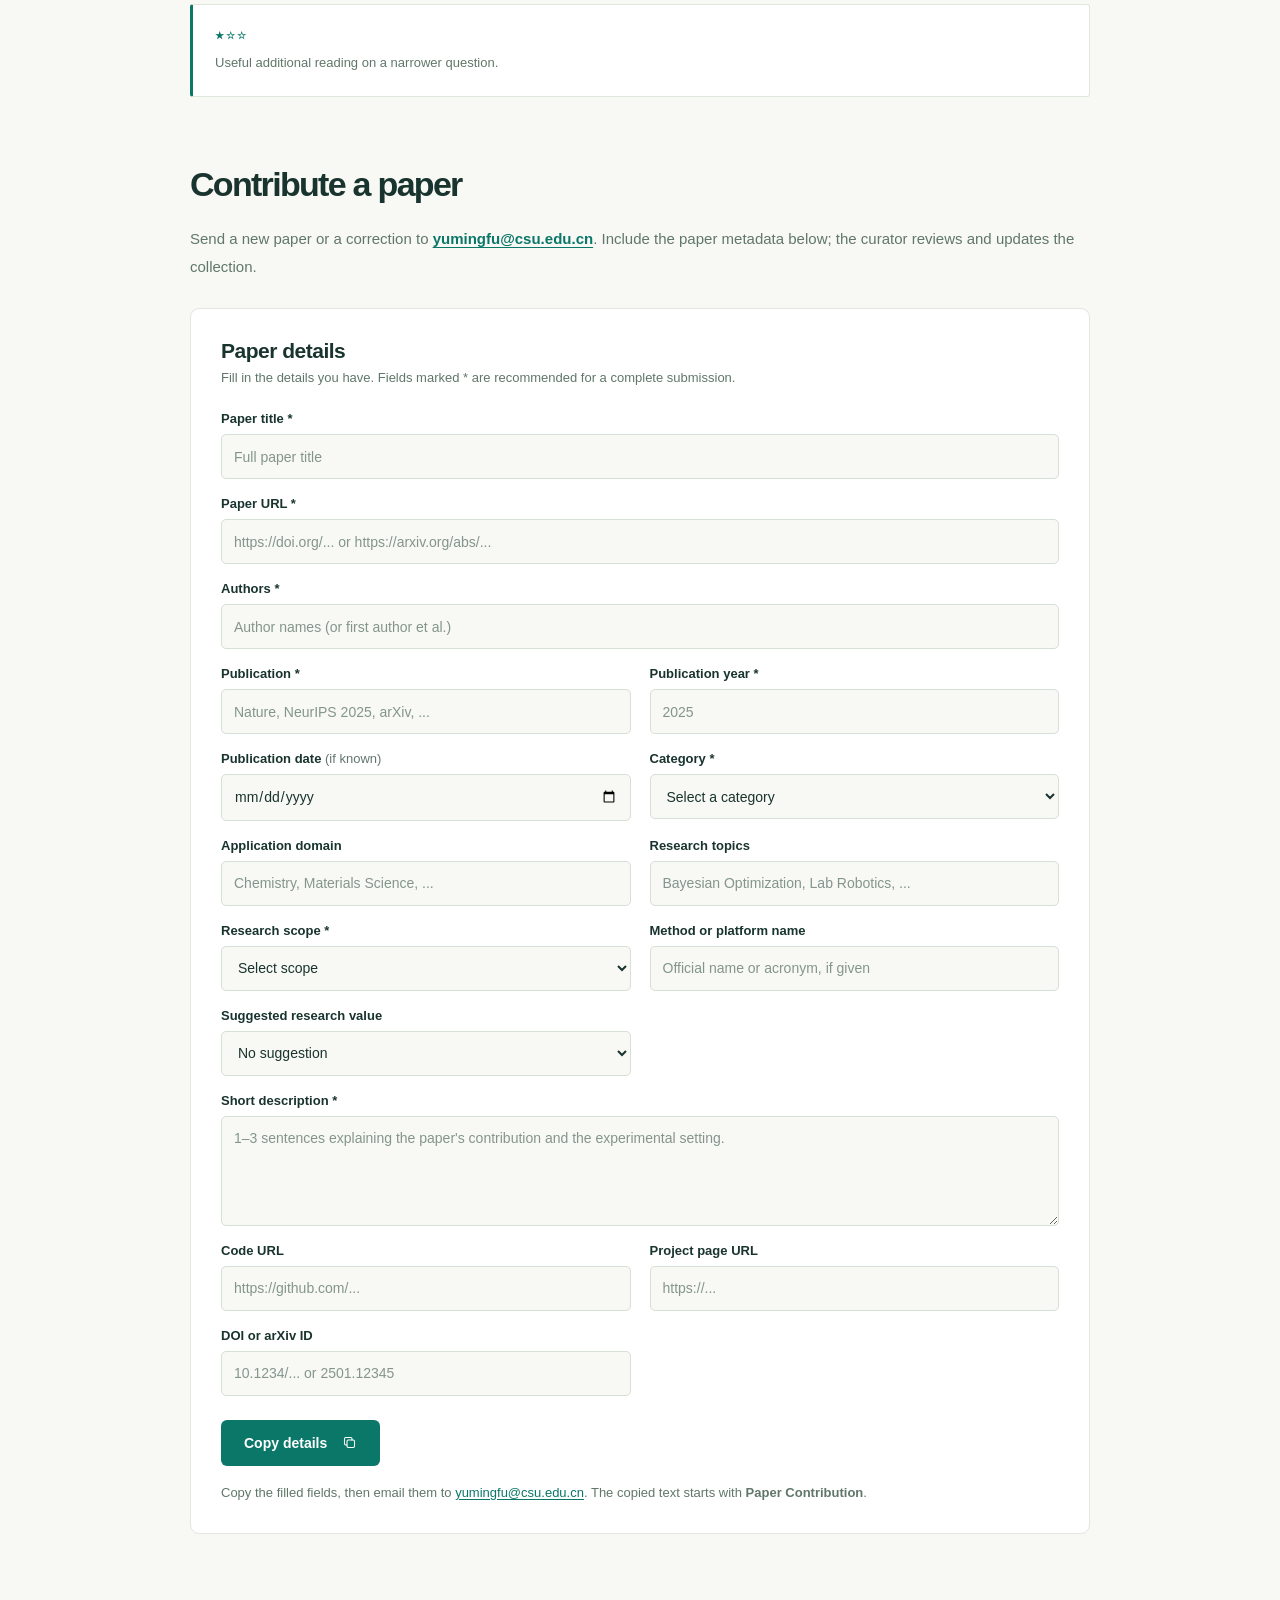
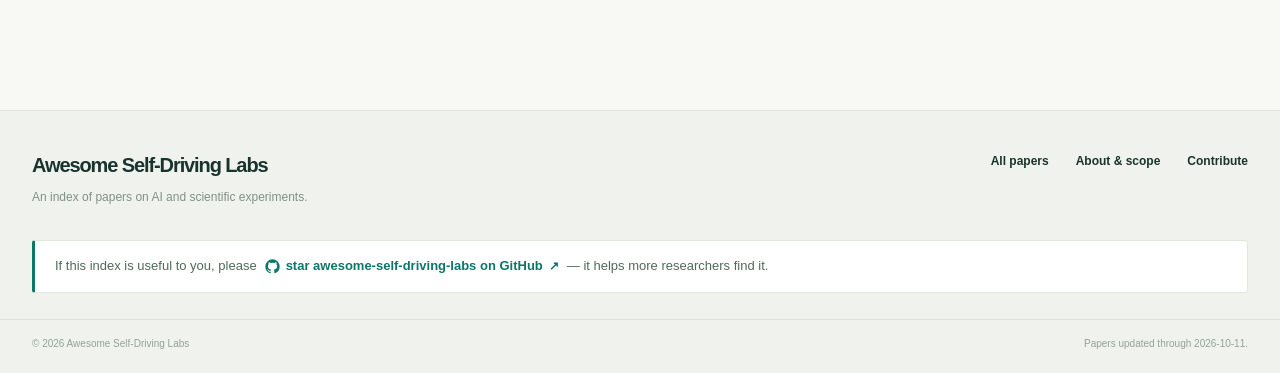
==== commit 7817ecad: "Link the public repository from beside the site name The header wordmark now carries a GitHub mark p" ====
--- a/site/about.html
+++ b/site/about.html
@@ -1,4 +1,4 @@
-<!doctype html><html lang="en"><head><meta charset="utf-8"><meta name="viewport" content="width=device-width, initial-scale=1"><meta name="color-scheme" content="light"><title>About · Awesome Self-Driving Labs</title><meta name="description" content="How AI experiment papers are selected and maintained."><meta property="og:title" content="About · Awesome Self-Driving Labs"><meta property="og:description" content="How AI experiment papers are selected and maintained."><meta property="og:type" content="website"><link rel="icon" href="assets/img/favicon.svg" type="image/svg+xml"><link rel="stylesheet" href="assets/css/styles.css"></head><body><header class="site-header"><div class="nav-inner"><a class="brand" href="index.html" aria-label="Awesome Self-Driving Labs homepage"><span class="brand-symbol" aria-hidden="true"><svg viewBox="0 0 38 38" fill="none"><circle cx="19" cy="19" r="14.2" stroke="currentColor" stroke-width="1.5" opacity=".45"/><ellipse cx="19" cy="19" rx="6.5" ry="14.2" stroke="currentColor" stroke-width="1.5" transform="rotate(48 19 19)"/><circle cx="19" cy="19" r="3" fill="currentColor"/></svg></span><span class="brand-text"><span class="brand-full">Awesome Self-Driving Labs</span><span class="brand-abbr">ASDL</span></span></a><nav class="nav-links" aria-label="Primary"><a href="index.html" class="nav-link " >Home</a><a href="papers.html" class="nav-link " >Papers</a><a href="about.html" class="nav-link active" aria-current=page>About</a></nav><a class="nav-github" href="about.html#contribute">Contribute <svg class="ico" viewBox="0 0 24 24" fill="none" stroke="currentColor" stroke-width="1.7" stroke-linecap="round" stroke-linejoin="round" aria-hidden="true"><path d="M7 17 17 7M7 7h10v10"/></svg></a></div></header><main id="main"><section class="wrap about-hero"><p class="eyebrow">ABOUT</p><h1>About Awesome Self-Driving Labs</h1><p>A paper index for AI methods applied to real or simulated scientific experiments.</p></section>
+<!doctype html><html lang="en"><head><meta charset="utf-8"><meta name="viewport" content="width=device-width, initial-scale=1"><meta name="color-scheme" content="light"><title>About · Awesome Self-Driving Labs</title><meta name="description" content="How AI experiment papers are selected and maintained."><meta property="og:title" content="About · Awesome Self-Driving Labs"><meta property="og:description" content="How AI experiment papers are selected and maintained."><meta property="og:type" content="website"><link rel="icon" href="assets/img/favicon.svg" type="image/svg+xml"><link rel="stylesheet" href="assets/css/styles.css"></head><body><header class="site-header"><div class="nav-inner"><span class="brand-group"><a class="brand" href="index.html" aria-label="Awesome Self-Driving Labs homepage"><span class="brand-symbol" aria-hidden="true"><svg viewBox="0 0 38 38" fill="none"><circle cx="19" cy="19" r="14.2" stroke="currentColor" stroke-width="1.5" opacity=".45"/><ellipse cx="19" cy="19" rx="6.5" ry="14.2" stroke="currentColor" stroke-width="1.5" transform="rotate(48 19 19)"/><circle cx="19" cy="19" r="3" fill="currentColor"/></svg></span><span class="brand-text"><span class="brand-full">Awesome Self-Driving Labs</span><span class="brand-abbr">ASDL</span></span></a><a class="brand-repo" href="https://github.com/yumingccc/awesome-self-driving-labs" target="_blank" rel="noopener noreferrer" aria-label="Open the awesome-self-driving-labs repository on GitHub" title="awesome-self-driving-labs on GitHub"><svg class="ico" viewBox="0 0 24 24" fill="currentColor" aria-hidden="true"><path d="M12 .5A11.5 11.5 0 0 0 .5 12a11.5 11.5 0 0 0 7.86 10.92c.58.1.79-.25.79-.56v-2c-3.2.7-3.88-1.54-3.88-1.54-.53-1.34-1.29-1.7-1.29-1.7-1.05-.72.08-.7.08-.7 1.16.08 1.77 1.19 1.77 1.19 1.03 1.77 2.7 1.26 3.36.96.1-.75.4-1.26.73-1.55-2.55-.29-5.23-1.28-5.23-5.7 0-1.26.45-2.29 1.19-3.1-.12-.29-.52-1.46.11-3.05 0 0 .97-.31 3.18 1.18a11 11 0 0 1 5.79 0c2.2-1.49 3.17-1.18 3.17-1.18.63 1.59.23 2.76.12 3.05.74.81 1.18 1.84 1.18 3.1 0 4.43-2.69 5.4-5.25 5.69.41.36.78 1.06.78 2.14v3.17c0 .31.2.67.8.56A11.5 11.5 0 0 0 23.5 12 11.5 11.5 0 0 0 12 .5Z"/></svg></a></span><nav class="nav-links" aria-label="Primary"><a href="index.html" class="nav-link " >Home</a><a href="papers.html" class="nav-link " >Papers</a><a href="about.html" class="nav-link active" aria-current=page>About</a></nav><a class="nav-github" href="about.html#contribute">Contribute <svg class="ico" viewBox="0 0 24 24" fill="none" stroke="currentColor" stroke-width="1.7" stroke-linecap="round" stroke-linejoin="round" aria-hidden="true"><path d="M7 17 17 7M7 7h10v10"/></svg></a></div></header><main id="main"><section class="wrap about-hero"><p class="eyebrow">ABOUT</p><h1>About Awesome Self-Driving Labs</h1><p>A paper index for AI methods applied to real or simulated scientific experiments.</p></section>
 <section class="wrap about-content"><div class="about-body">
 <section class="about-block"><h2>What we include</h2><p>We include papers in which AI is used to design, run, simulate, analyze, or evaluate scientific experiments. Topics include self-driving labs, lab robotics, biological protocols, computational research agents, and scientific simulators.</p><div class="scope-card"><span>CORE SDL</span><p>Autonomous systems that connect experimental decisions to execution and measurements; foundational reviews of those systems.</p></div><div class="scope-card"><span>ENABLING TECHNOLOGY</span><p>AI methods and agents evaluated in laboratory tasks or scientific computational experiments, including simulation-based benchmarks.</p></div><div class="scope-card scope-out"><span>EXCLUDED</span><p>Household robotics without experimental tasks; automation with no identifiable AI component; general-purpose AI not evaluated on scientific experimentation.</p></div></section>
 <section class="about-block"><h2>Publications and dates</h2><p>We include relevant work from journals, research conferences, and arXiv. Every entry must use AI in a scientific experimental setting, including simulated experiments. Code and project links are shown only when a paper-specific resource can be identified.</p><p>A conference entry displays the date of its latest arXiv version alongside the conference name, so the displayed date is not the conference presentation date. Preprint and journal versions of the same work appear as one entry, dated by whichever version is newest.</p></section>
--- a/site/assets/css/styles.css
+++ b/site/assets/css/styles.css
@@ -258,3 +258,10 @@
 .paper-card-compact .topic-row{margin-bottom:11px;}
 @media(max-width:760px){.paper-card .topic-row{margin-bottom:10px;}}
 .paper-card .topic,.paper-card-compact .topic{font-size:11px;font-weight:650;padding:4px 8px;letter-spacing:.1px;}
+
+/* Repository link sitting immediately after the site name in the header. */
+.brand-group{display:flex;align-items:center;gap:9px}
+.brand-repo{display:inline-flex;align-items:center;justify-content:center;width:28px;height:28px;border-radius:6px;color:#8ba094;transition:color .18s,background .18s}
+.brand-repo:hover{color:var(--accent);background:#e9f0e9}
+.brand-repo .ico{width:17px;height:17px}
+@media(max-width:760px){.brand-group{gap:6px}.brand-repo{width:26px;height:26px}.brand-repo .ico{width:16px;height:16px}}
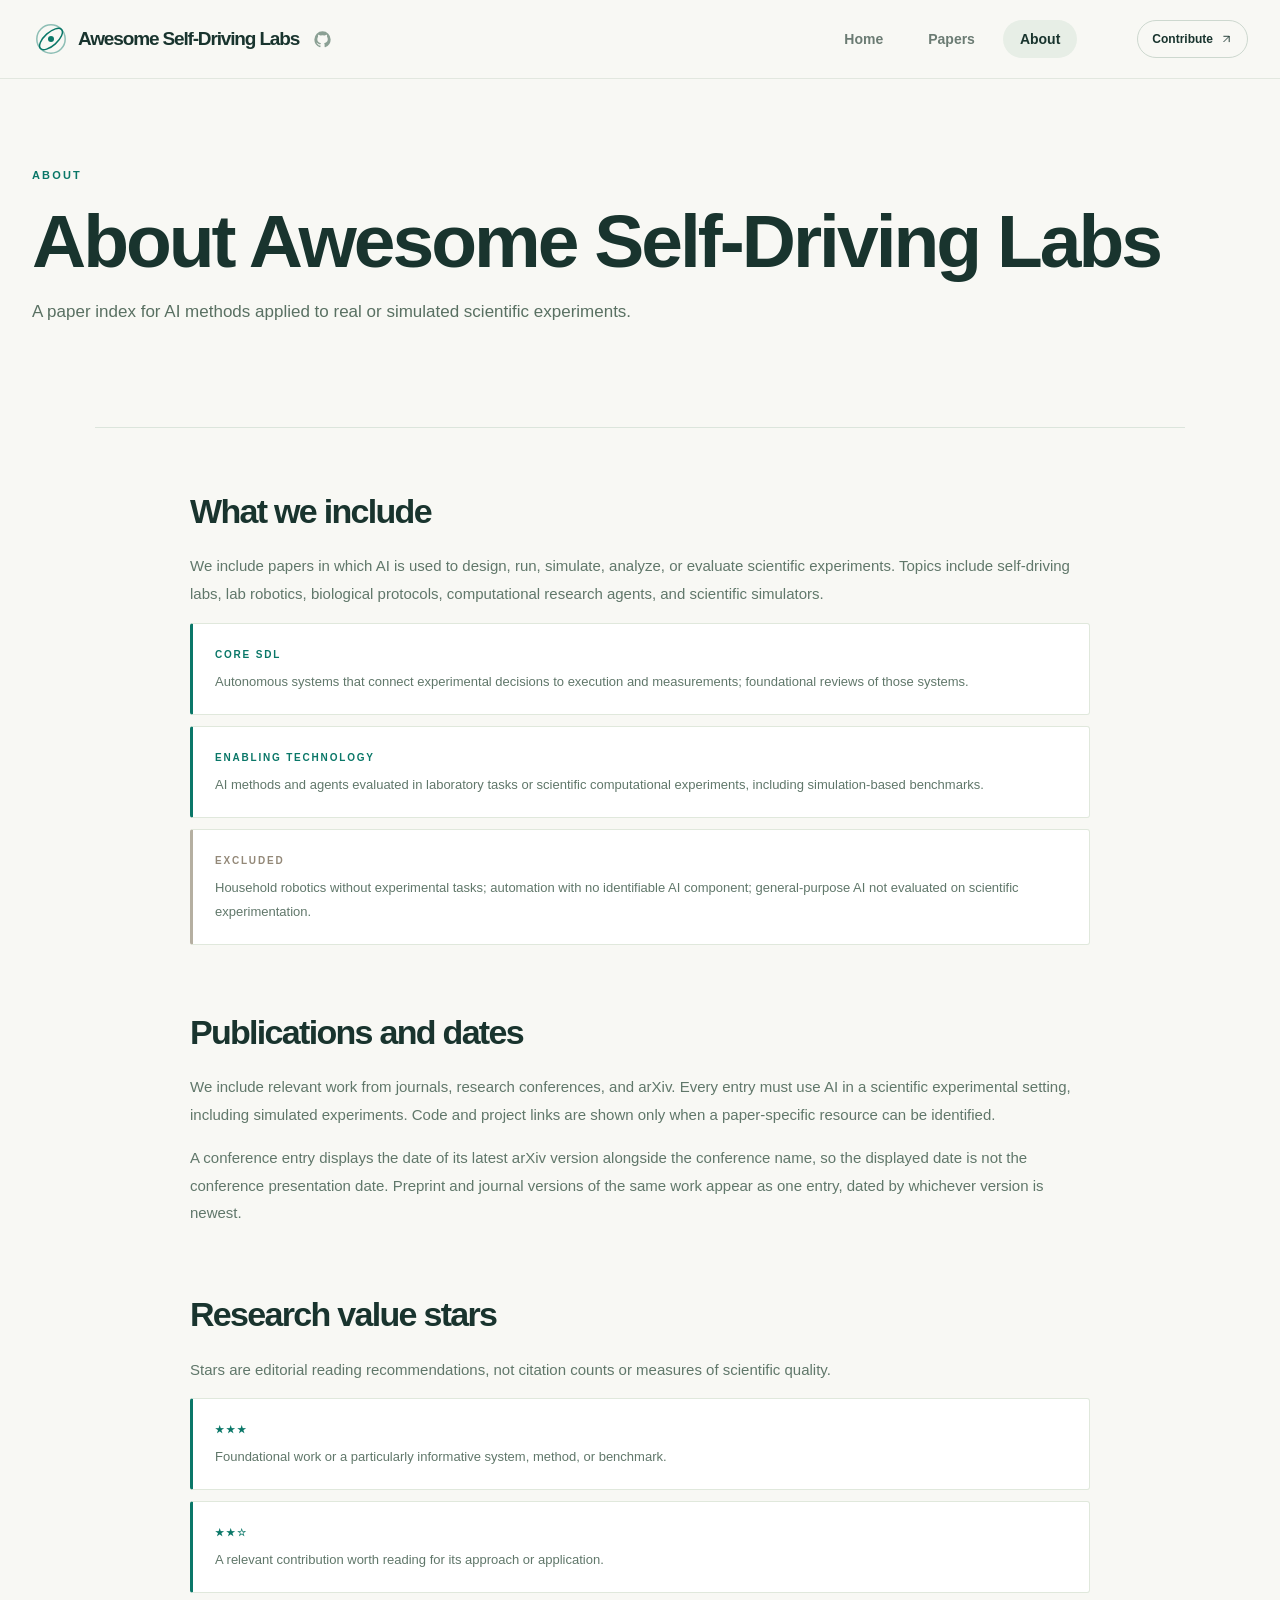
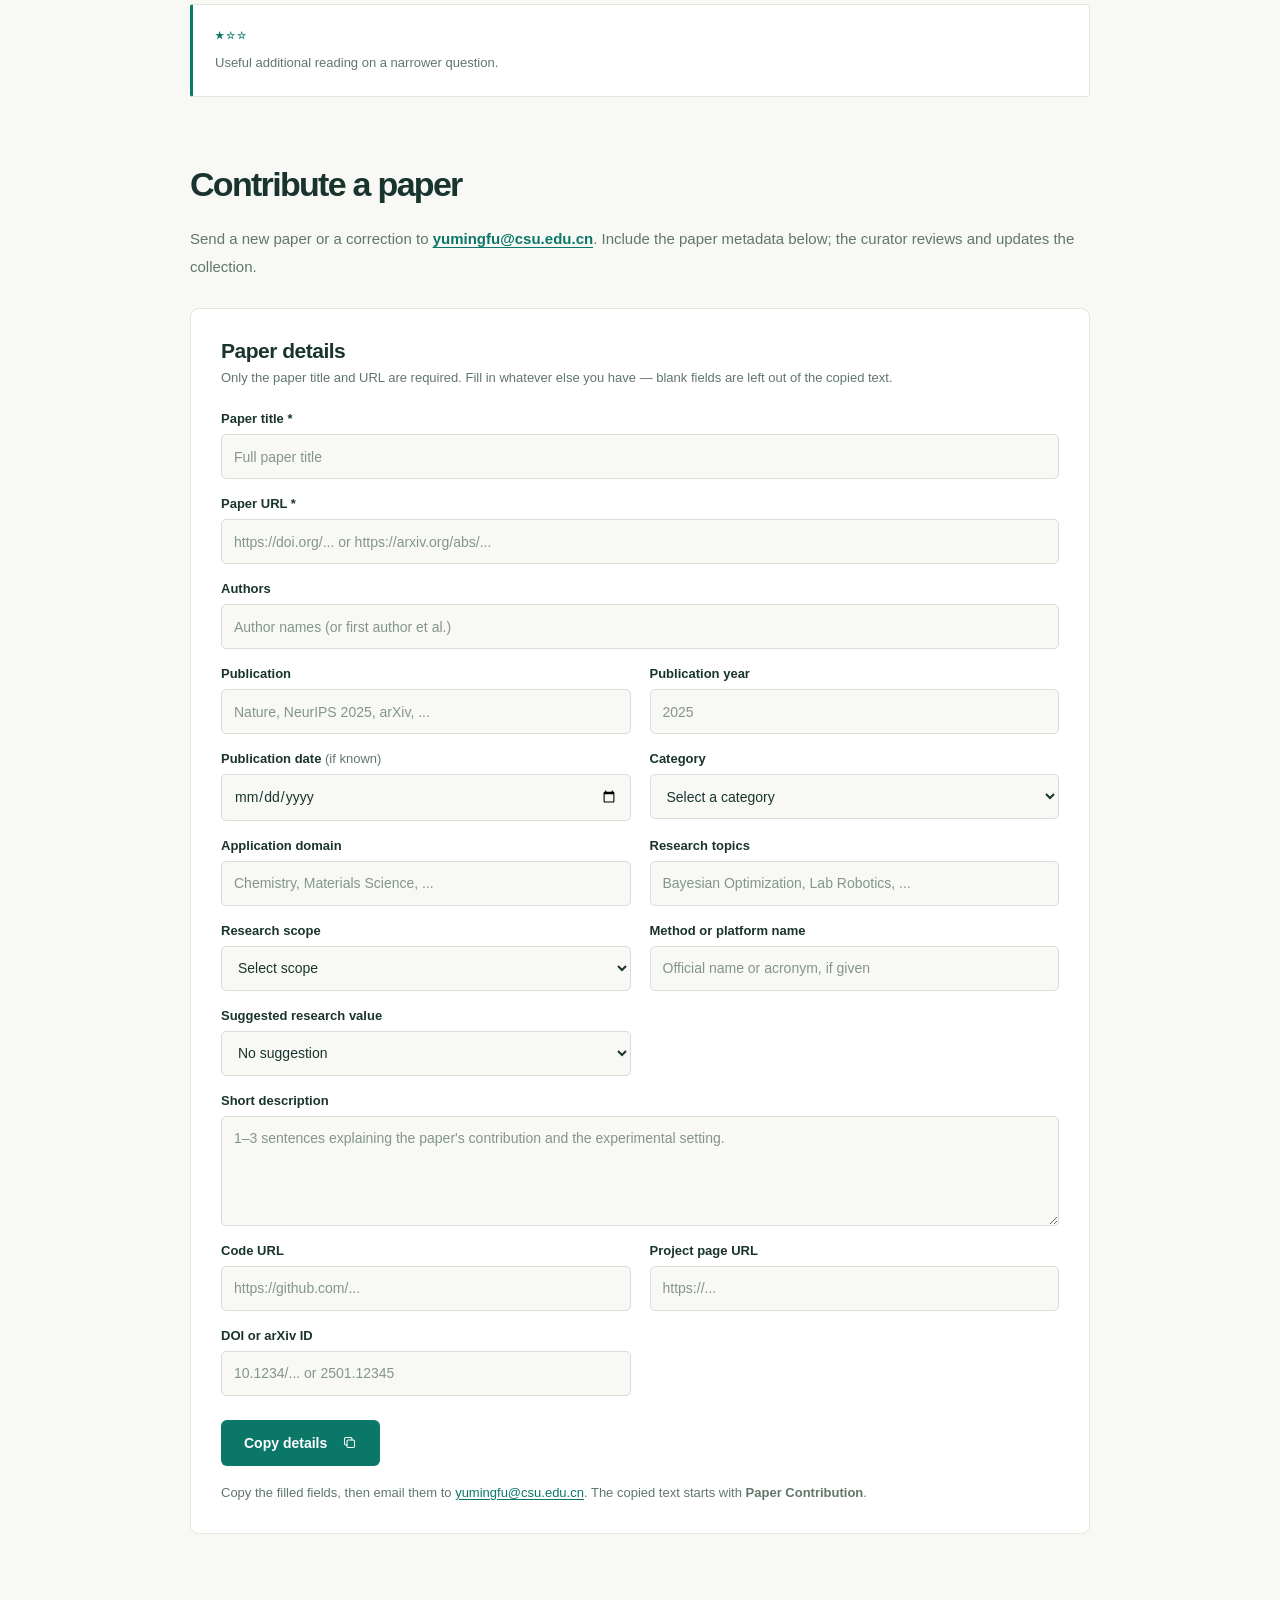
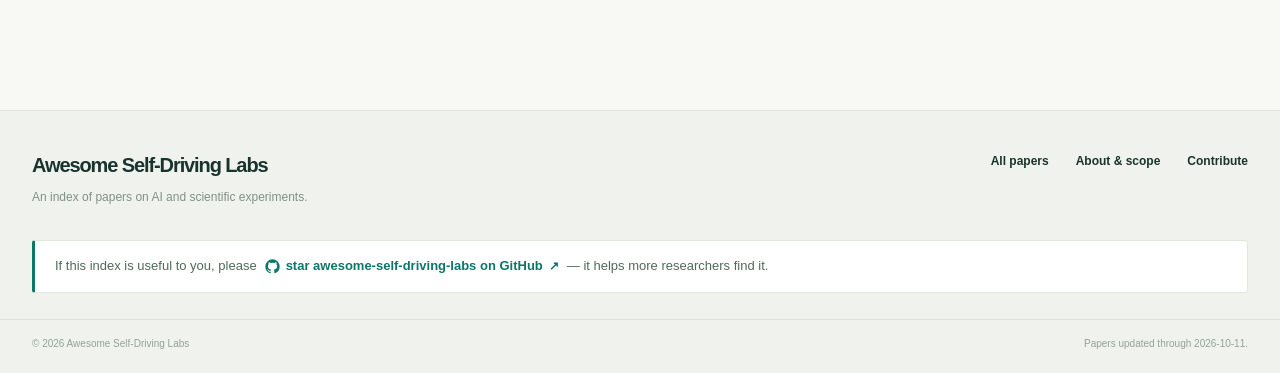
==== commit c8cd411e: "Require only the paper title and URL in the submission form Authors, publication, year, category, re" ====
--- a/site/about.html
+++ b/site/about.html
@@ -4,21 +4,21 @@
 <section class="about-block"><h2>Publications and dates</h2><p>We include relevant work from journals, research conferences, and arXiv. Every entry must use AI in a scientific experimental setting, including simulated experiments. Code and project links are shown only when a paper-specific resource can be identified.</p><p>A conference entry displays the date of its latest arXiv version alongside the conference name, so the displayed date is not the conference presentation date. Preprint and journal versions of the same work appear as one entry, dated by whichever version is newest.</p></section>
 <section class="about-block" id="value"><h2>Research value stars</h2><p>Stars are editorial reading recommendations, not citation counts or measures of scientific quality.</p><div class="scope-card"><span>★★★</span><p>Foundational work or a particularly informative system, method, or benchmark.</p></div><div class="scope-card"><span>★★☆</span><p>A relevant contribution worth reading for its approach or application.</p></div><div class="scope-card"><span>★☆☆</span><p>Useful additional reading on a narrower question.</p></div></section>
 <section class="about-block" id="contribute"><h2>Contribute a paper</h2><p>Send a new paper or a correction to <a class="contribution-email" href="mailto:yumingfu@csu.edu.cn">yumingfu@csu.edu.cn</a>. Include the paper metadata below; the curator reviews and updates the collection.</p><form id="paper-submission-form" class="submission-form" novalidate>
-<div class="form-heading"><h3>Paper details</h3><p>Fill in the details you have. Fields marked * are recommended for a complete submission.</p></div>
+<div class="form-heading"><h3>Paper details</h3><p>Only the paper title and URL are required. Fill in whatever else you have — blank fields are left out of the copied text.</p></div>
 <div class="submission-grid">
 <div class="submission-field full"><label for="sub-title">Paper title *</label><input id="sub-title" name="Title" type="text" required maxlength="350" placeholder="Full paper title" autocomplete="off"></div>
 <div class="submission-field full"><label for="sub-paper">Paper URL *</label><input id="sub-paper" name="Paper URL" type="url" required placeholder="https://doi.org/... or https://arxiv.org/abs/..." pattern="https://.*"></div>
-<div class="submission-field full"><label for="sub-authors">Authors *</label><input id="sub-authors" name="Authors" type="text" required placeholder="Author names (or first author et al.)"></div>
-<div class="submission-field"><label for="sub-venue">Publication *</label><input id="sub-venue" name="Publication" type="text" required placeholder="Nature, NeurIPS 2025, arXiv, ..."></div>
-<div class="submission-field"><label for="sub-year">Publication year *</label><input id="sub-year" name="Publication year" type="number" min="1950" max="2026" step="1" required placeholder="2025"></div>
+<div class="submission-field full"><label for="sub-authors">Authors</label><input id="sub-authors" name="Authors" type="text" placeholder="Author names (or first author et al.)"></div>
+<div class="submission-field"><label for="sub-venue">Publication</label><input id="sub-venue" name="Publication" type="text" placeholder="Nature, NeurIPS 2025, arXiv, ..."></div>
+<div class="submission-field"><label for="sub-year">Publication year</label><input id="sub-year" name="Publication year" type="number" min="1950" max="2026" step="1" placeholder="2025"></div>
 <div class="submission-field"><label for="sub-date">Publication date <span>(if known)</span></label><input id="sub-date" name="Publication date" type="date" max="2026-10-11"></div>
-<div class="submission-field"><label for="sub-category">Category *</label><select id="sub-category" name="Category" required><option value="">Select a category</option><option value="surveys">Surveys &amp; Perspectives</option><option value="methods">Algorithms &amp; Methods</option><option value="systems">Autonomous Systems</option><option value="infrastructure">Infrastructure &amp; Software</option><option value="applications">Applications &amp; Discoveries</option><option value="benchmarks">Benchmarks &amp; Evaluation</option></select></div>
+<div class="submission-field"><label for="sub-category">Category</label><select id="sub-category" name="Category"><option value="">Select a category</option><option value="surveys">Surveys &amp; Perspectives</option><option value="methods">Algorithms &amp; Methods</option><option value="systems">Autonomous Systems</option><option value="infrastructure">Infrastructure &amp; Software</option><option value="applications">Applications &amp; Discoveries</option><option value="benchmarks">Benchmarks &amp; Evaluation</option></select></div>
 <div class="submission-field"><label for="sub-domain">Application domain</label><input id="sub-domain" name="Application domain" type="text" placeholder="Chemistry, Materials Science, ..."></div>
 <div class="submission-field"><label for="sub-topics">Research topics</label><input id="sub-topics" name="Research topics" type="text" placeholder="Bayesian Optimization, Lab Robotics, ..."></div>
-<div class="submission-field"><label for="sub-scope">Research scope *</label><select id="sub-scope" name="Research scope" required><option value="">Select scope</option><option value="Core SDL">Core SDL</option><option value="Enabling technology">Enabling technology</option></select></div>
+<div class="submission-field"><label for="sub-scope">Research scope</label><select id="sub-scope" name="Research scope"><option value="">Select scope</option><option value="Core SDL">Core SDL</option><option value="Enabling technology">Enabling technology</option></select></div>
 <div class="submission-field"><label for="sub-method">Method or platform name</label><input id="sub-method" name="Method or platform" type="text" placeholder="Official name or acronym, if given"></div>
 <div class="submission-field"><label for="sub-stars">Suggested research value</label><select id="sub-stars" name="Suggested research value"><option value="">No suggestion</option><option value="★★★">★★★</option><option value="★★☆">★★☆</option><option value="★☆☆">★☆☆</option></select></div>
-<div class="submission-field full"><label for="sub-description">Short description *</label><textarea id="sub-description" name="Description" rows="3" maxlength="700" required placeholder="1–3 sentences explaining the paper's contribution and the experimental setting."></textarea></div>
+<div class="submission-field full"><label for="sub-description">Short description</label><textarea id="sub-description" name="Description" rows="3" maxlength="700" placeholder="1–3 sentences explaining the paper's contribution and the experimental setting."></textarea></div>
 <div class="submission-field"><label for="sub-code">Code URL</label><input id="sub-code" name="Code URL" type="url" placeholder="https://github.com/..." pattern="https://.*"></div>
 <div class="submission-field"><label for="sub-project">Project page URL</label><input id="sub-project" name="Project page URL" type="url" placeholder="https://..." pattern="https://.*"></div>
 <div class="submission-field"><label for="sub-doi">DOI or arXiv ID</label><input id="sub-doi" name="DOI or arXiv ID" type="text" placeholder="10.1234/... or 2501.12345"></div>
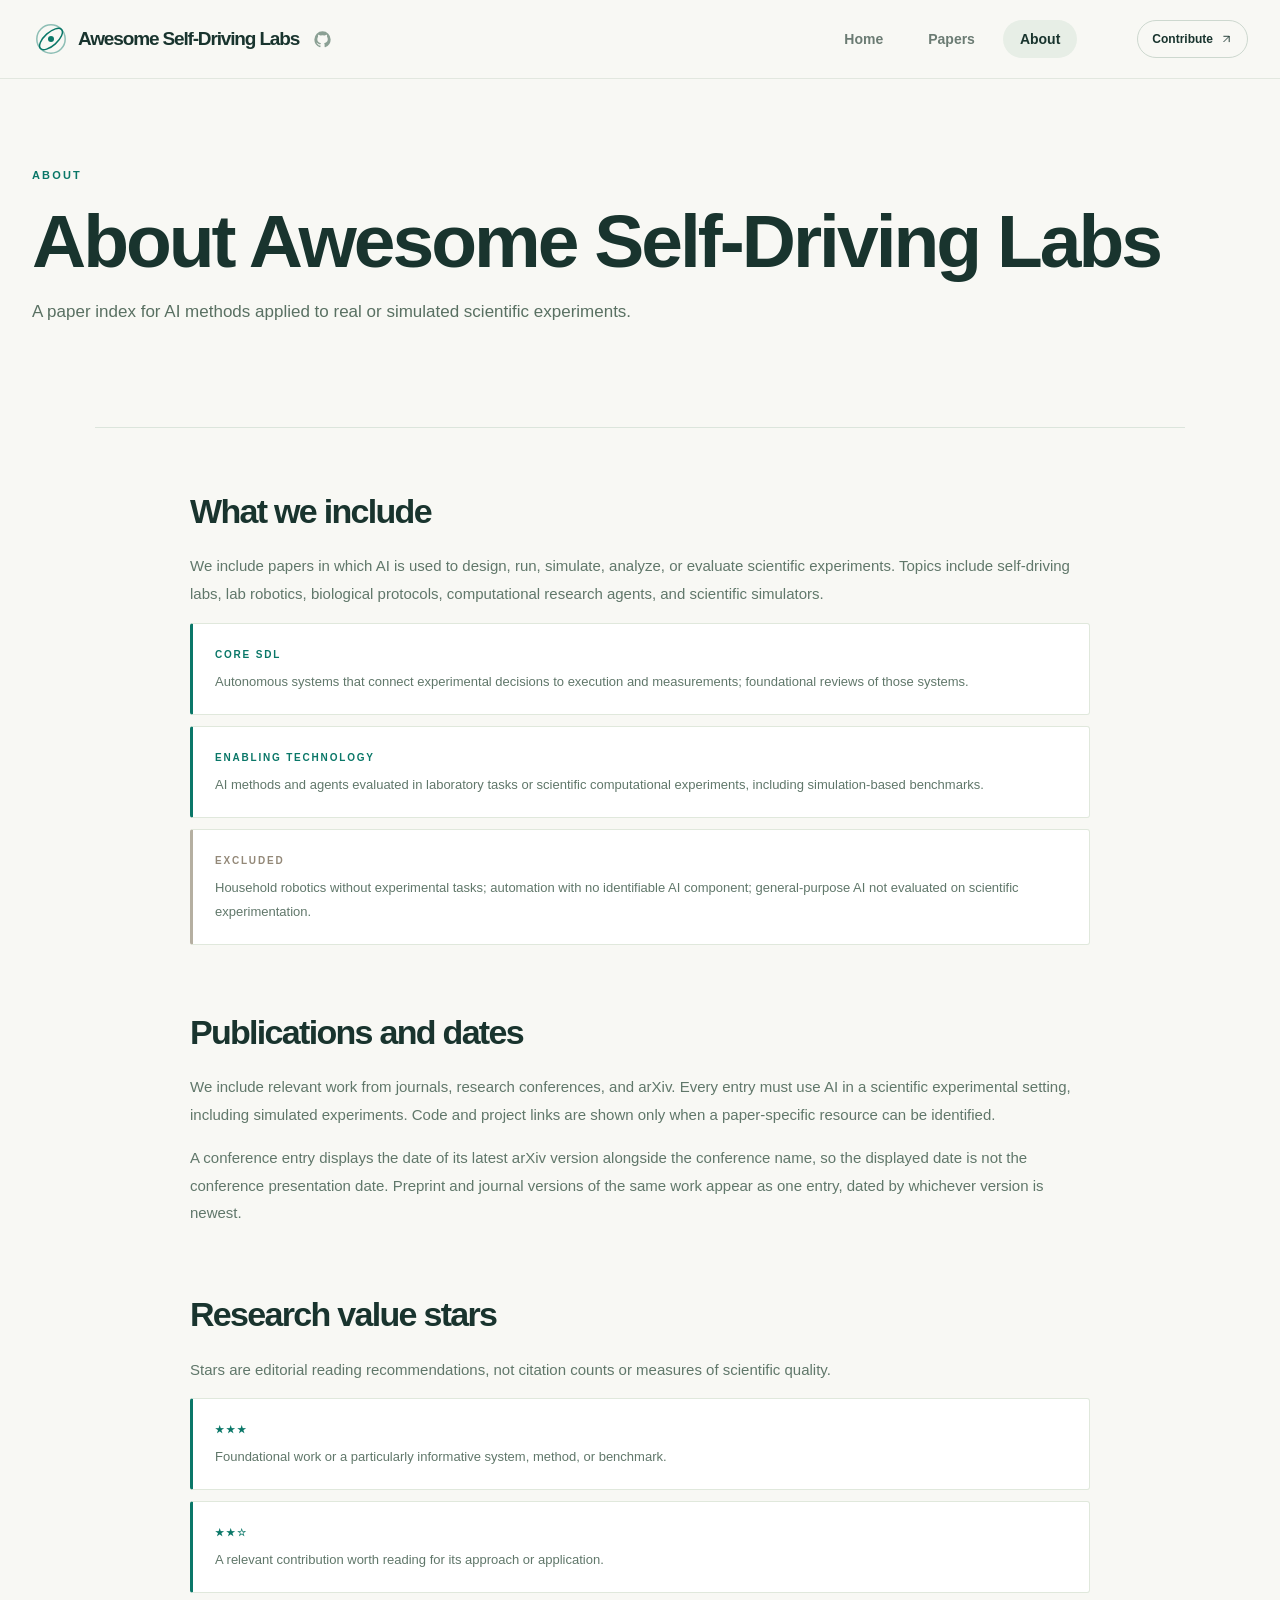
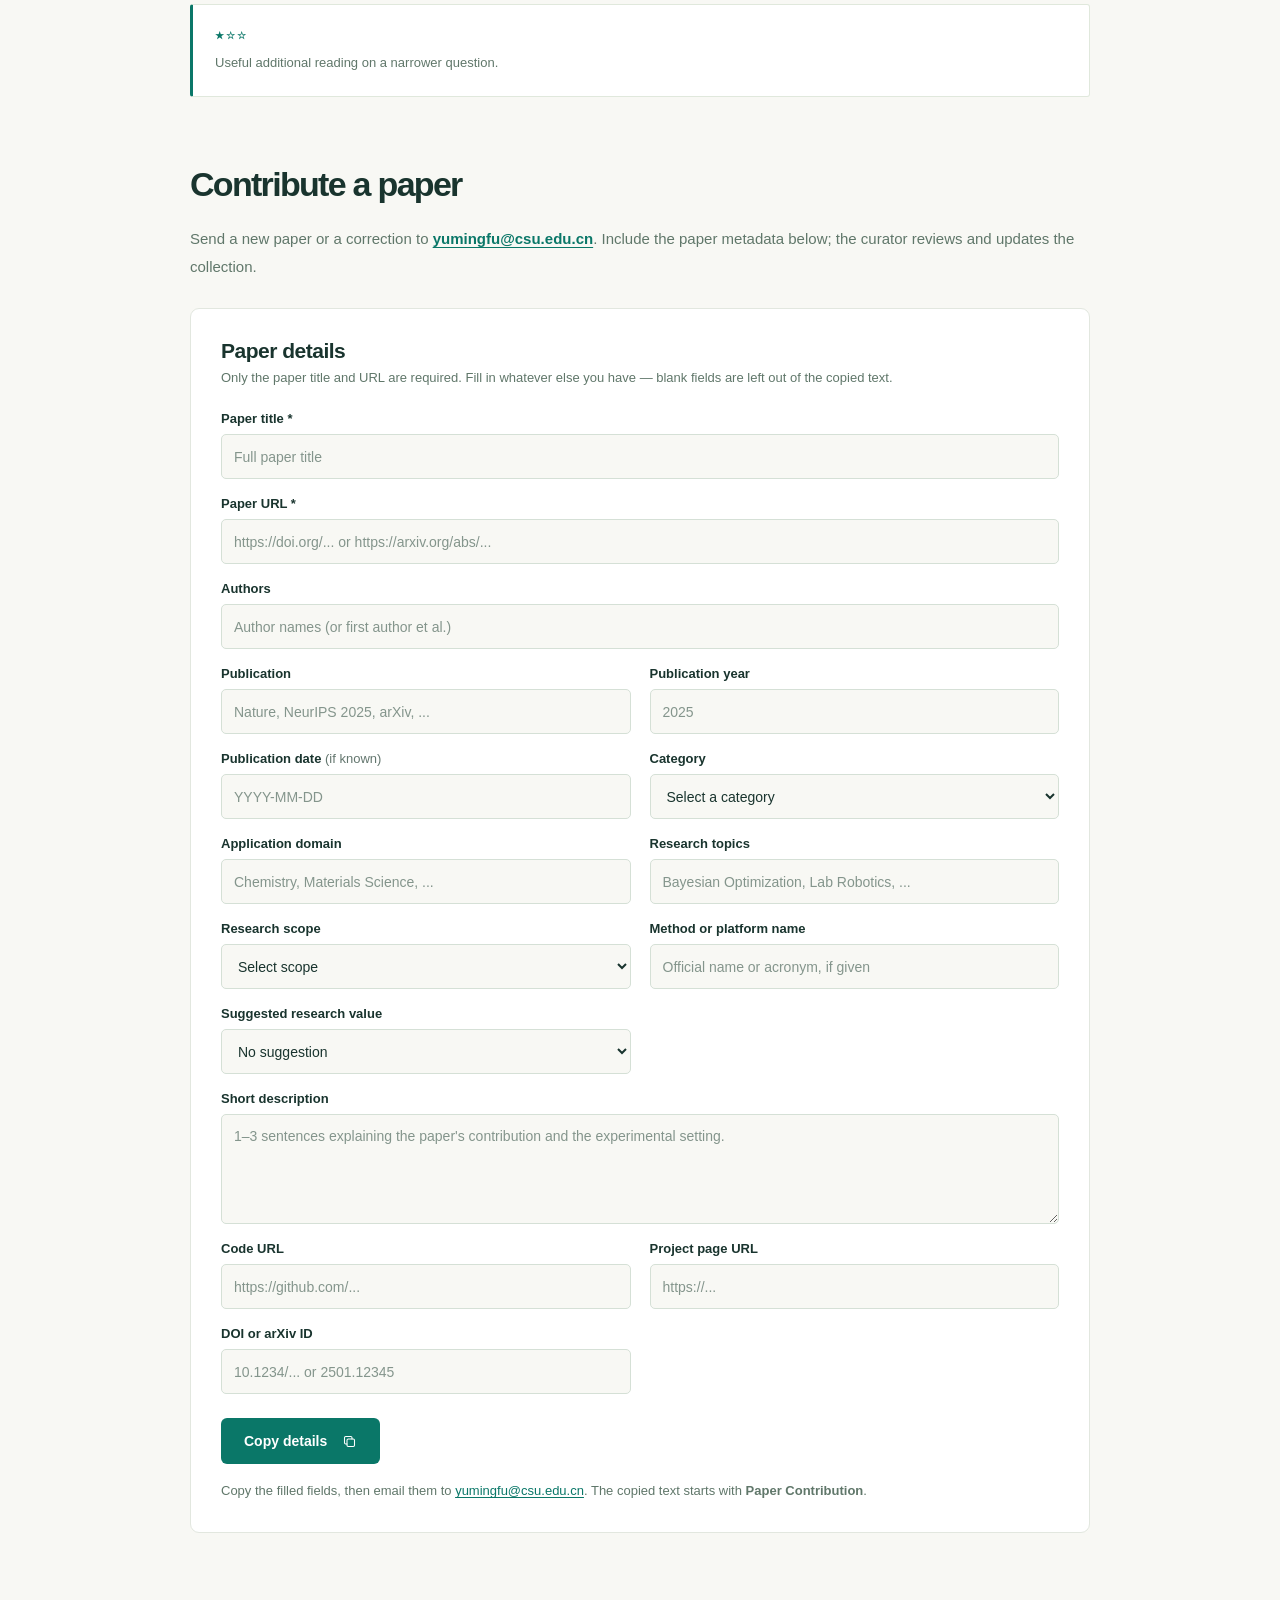
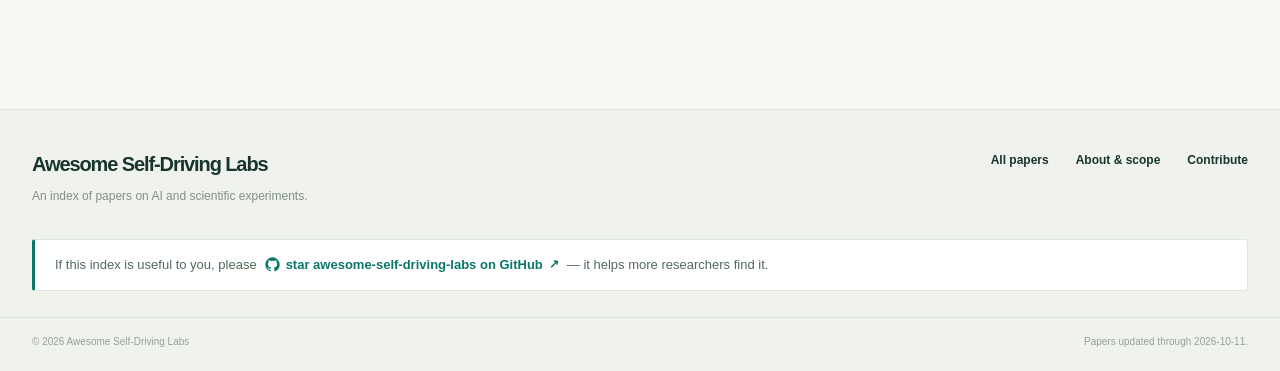
==== commit fa4487c6: "Render the publication date field as plain text A native date input draws its placeholder in the bro" ====
--- a/site/about.html
+++ b/site/about.html
@@ -11,7 +11,7 @@
 <div class="submission-field full"><label for="sub-authors">Authors</label><input id="sub-authors" name="Authors" type="text" placeholder="Author names (or first author et al.)"></div>
 <div class="submission-field"><label for="sub-venue">Publication</label><input id="sub-venue" name="Publication" type="text" placeholder="Nature, NeurIPS 2025, arXiv, ..."></div>
 <div class="submission-field"><label for="sub-year">Publication year</label><input id="sub-year" name="Publication year" type="number" min="1950" max="2026" step="1" placeholder="2025"></div>
-<div class="submission-field"><label for="sub-date">Publication date <span>(if known)</span></label><input id="sub-date" name="Publication date" type="date" max="2026-10-11"></div>
+<div class="submission-field"><label for="sub-date">Publication date <span>(if known)</span></label><input id="sub-date" name="Publication date" type="text" placeholder="YYYY-MM-DD" maxlength="10" pattern="[0-9]{4}-[0-9]{2}-[0-9]{2}" autocomplete="off"></div>
 <div class="submission-field"><label for="sub-category">Category</label><select id="sub-category" name="Category"><option value="">Select a category</option><option value="surveys">Surveys &amp; Perspectives</option><option value="methods">Algorithms &amp; Methods</option><option value="systems">Autonomous Systems</option><option value="infrastructure">Infrastructure &amp; Software</option><option value="applications">Applications &amp; Discoveries</option><option value="benchmarks">Benchmarks &amp; Evaluation</option></select></div>
 <div class="submission-field"><label for="sub-domain">Application domain</label><input id="sub-domain" name="Application domain" type="text" placeholder="Chemistry, Materials Science, ..."></div>
 <div class="submission-field"><label for="sub-topics">Research topics</label><input id="sub-topics" name="Research topics" type="text" placeholder="Bayesian Optimization, Lab Robotics, ..."></div>
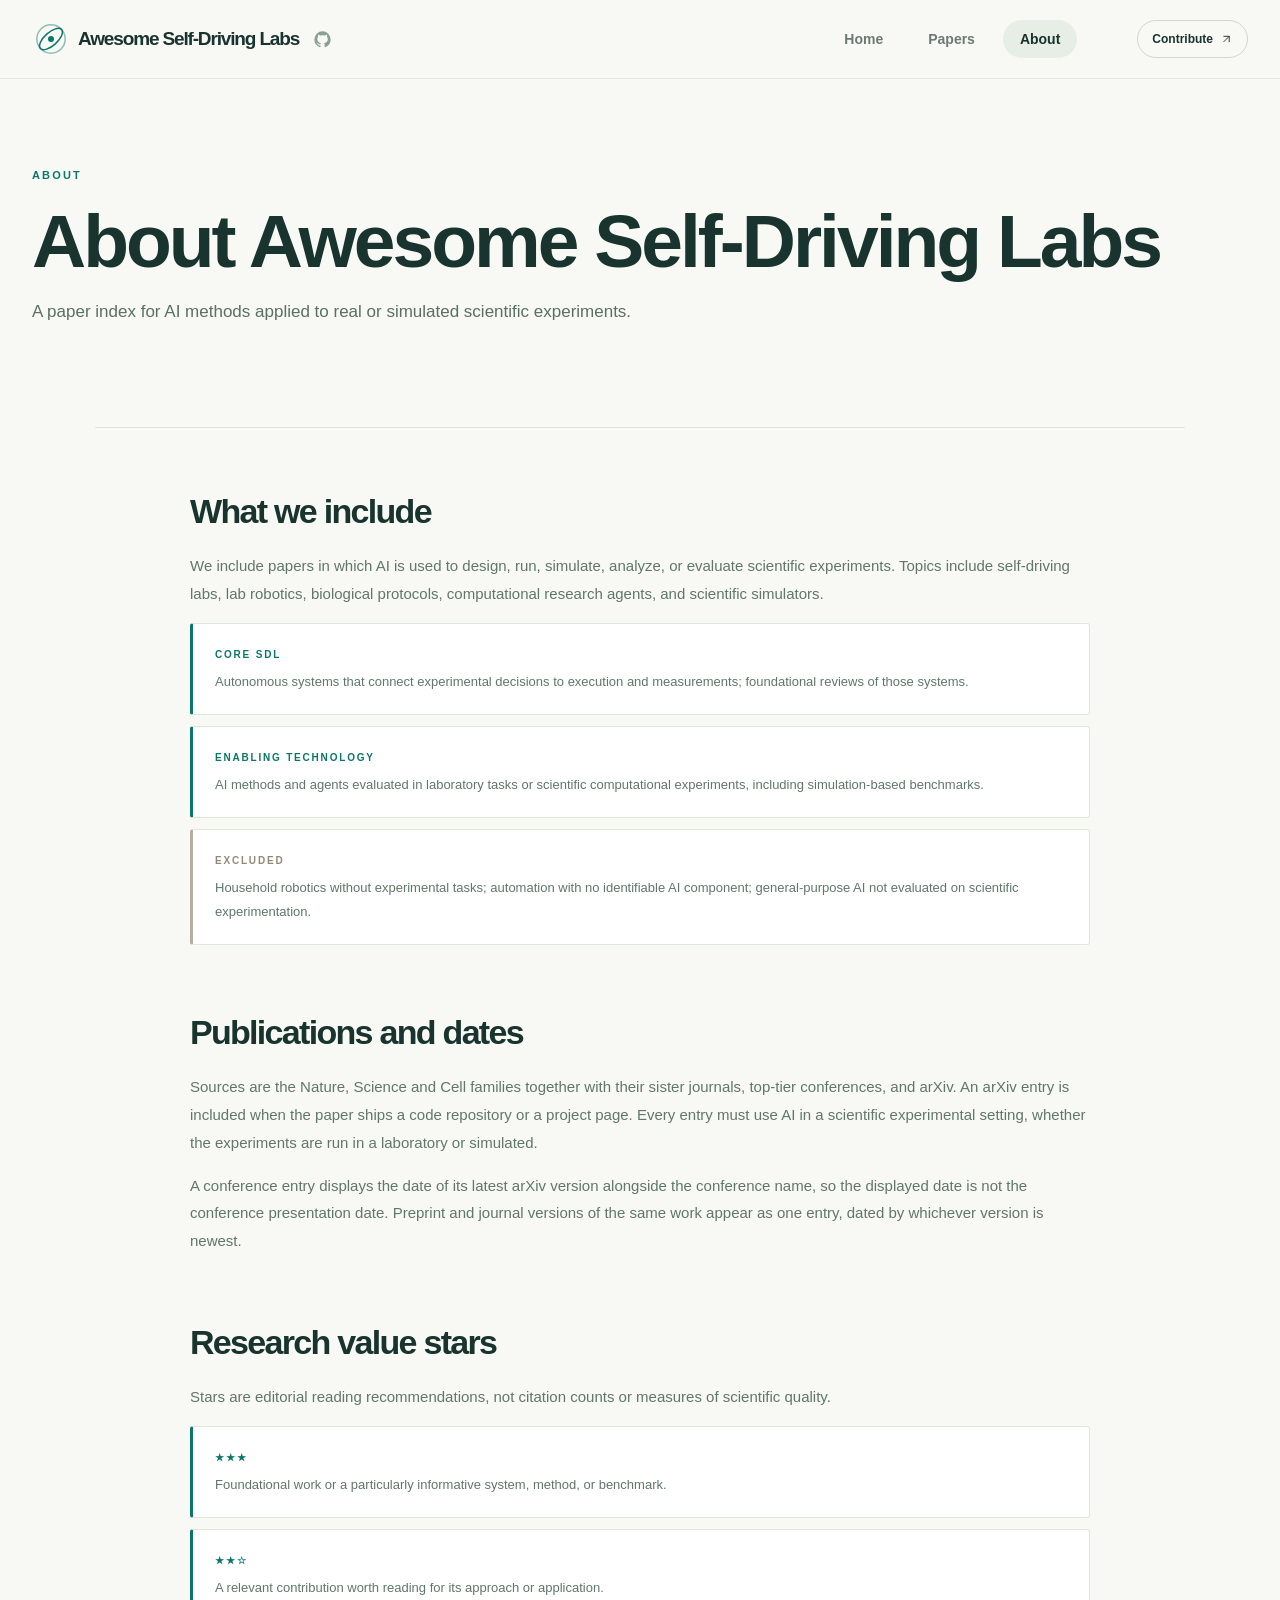
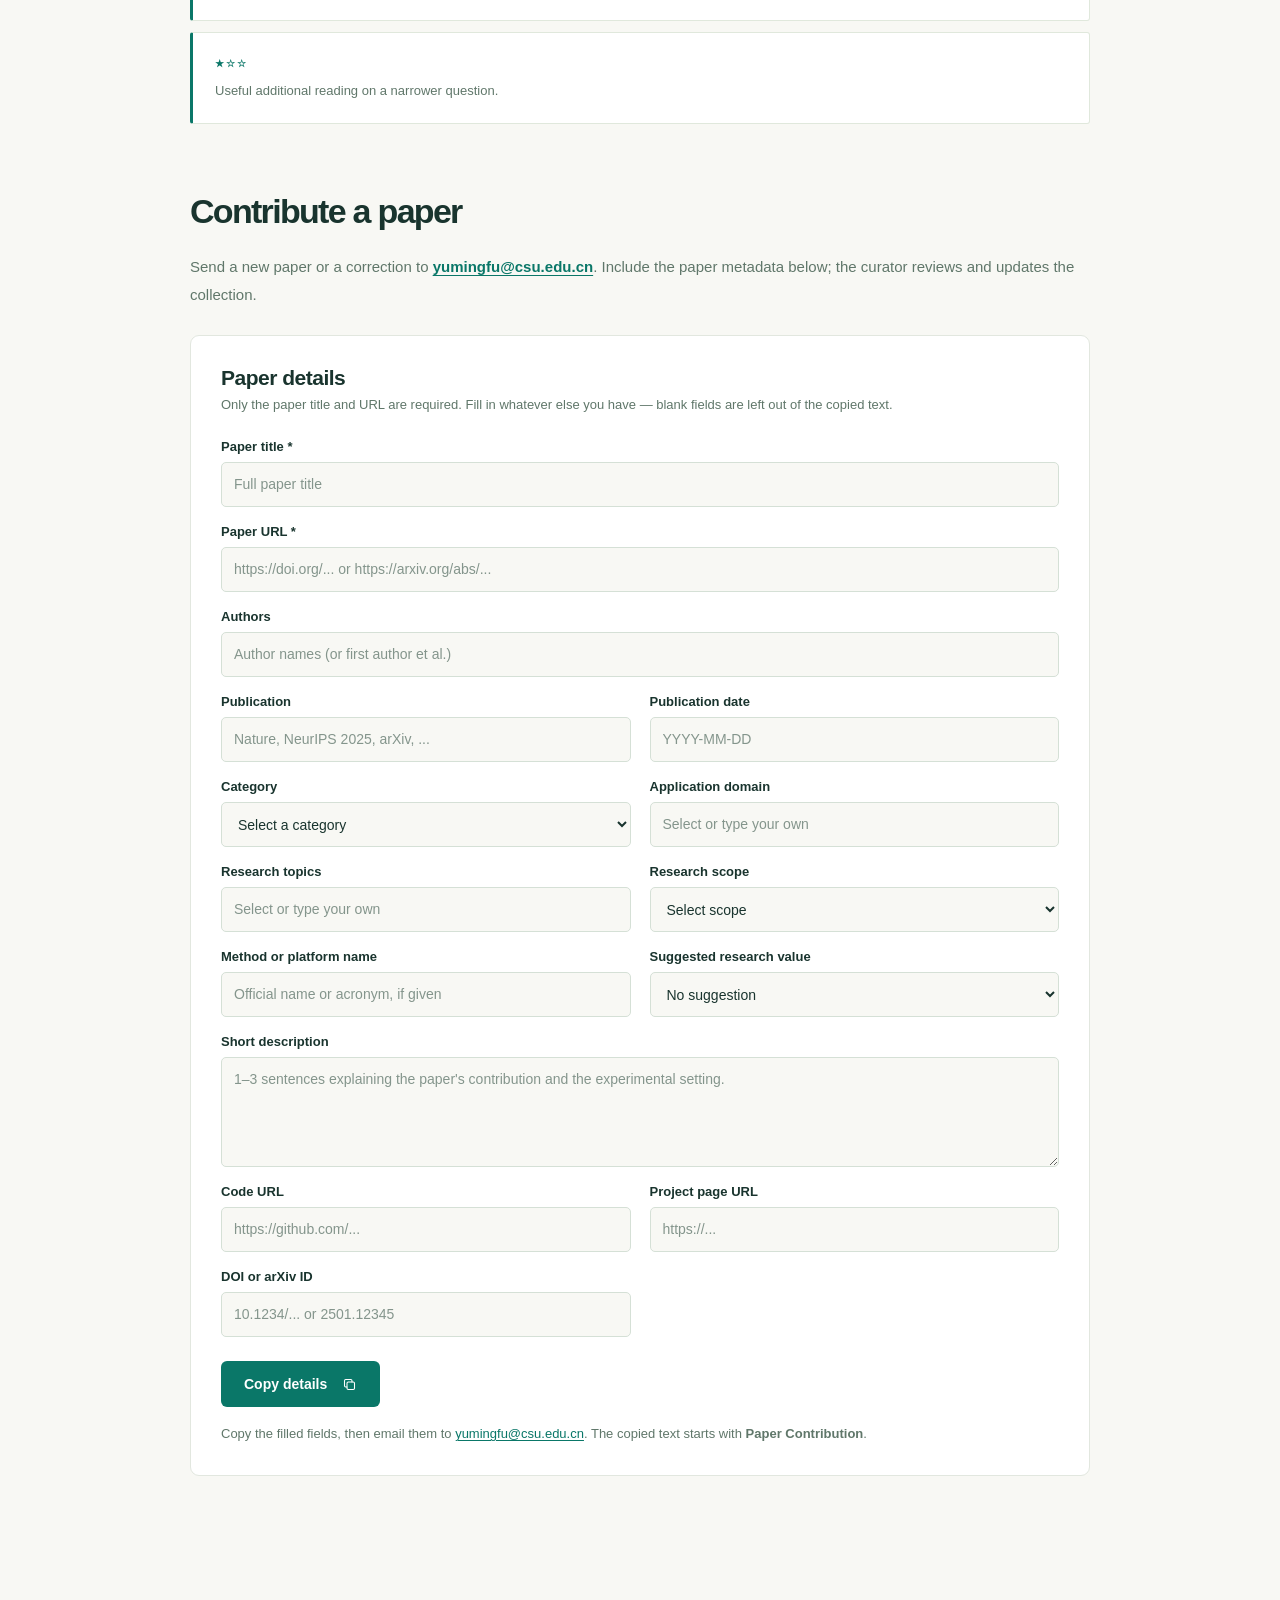
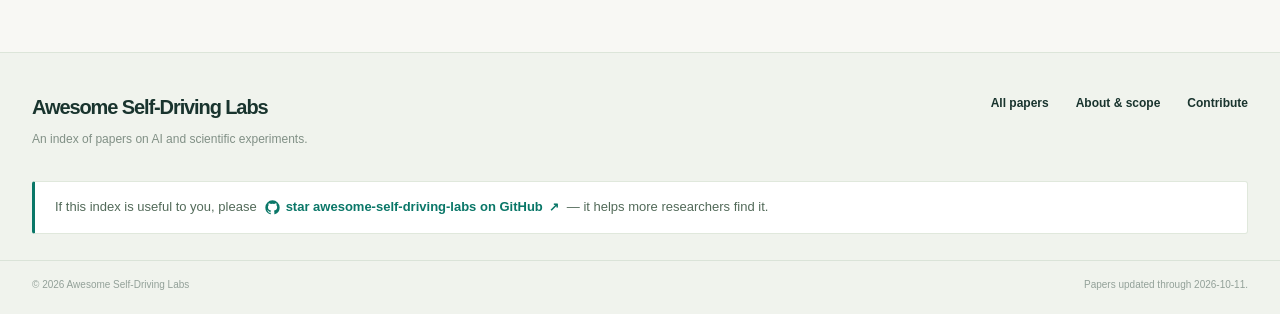
==== commit 0fb8f850: "Trim the submission form and state the collection scope - Drop the Publication year field: the date " ====
--- a/site/about.html
+++ b/site/about.html
@@ -1,7 +1,7 @@
 <!doctype html><html lang="en"><head><meta charset="utf-8"><meta name="viewport" content="width=device-width, initial-scale=1"><meta name="color-scheme" content="light"><title>About · Awesome Self-Driving Labs</title><meta name="description" content="How AI experiment papers are selected and maintained."><meta property="og:title" content="About · Awesome Self-Driving Labs"><meta property="og:description" content="How AI experiment papers are selected and maintained."><meta property="og:type" content="website"><link rel="icon" href="assets/img/favicon.svg" type="image/svg+xml"><link rel="stylesheet" href="assets/css/styles.css"></head><body><header class="site-header"><div class="nav-inner"><span class="brand-group"><a class="brand" href="index.html" aria-label="Awesome Self-Driving Labs homepage"><span class="brand-symbol" aria-hidden="true"><svg viewBox="0 0 38 38" fill="none"><circle cx="19" cy="19" r="14.2" stroke="currentColor" stroke-width="1.5" opacity=".45"/><ellipse cx="19" cy="19" rx="6.5" ry="14.2" stroke="currentColor" stroke-width="1.5" transform="rotate(48 19 19)"/><circle cx="19" cy="19" r="3" fill="currentColor"/></svg></span><span class="brand-text"><span class="brand-full">Awesome Self-Driving Labs</span><span class="brand-abbr">ASDL</span></span></a><a class="brand-repo" href="https://github.com/yumingccc/awesome-self-driving-labs" target="_blank" rel="noopener noreferrer" aria-label="Open the awesome-self-driving-labs repository on GitHub" title="awesome-self-driving-labs on GitHub"><svg class="ico" viewBox="0 0 24 24" fill="currentColor" aria-hidden="true"><path d="M12 .5A11.5 11.5 0 0 0 .5 12a11.5 11.5 0 0 0 7.86 10.92c.58.1.79-.25.79-.56v-2c-3.2.7-3.88-1.54-3.88-1.54-.53-1.34-1.29-1.7-1.29-1.7-1.05-.72.08-.7.08-.7 1.16.08 1.77 1.19 1.77 1.19 1.03 1.77 2.7 1.26 3.36.96.1-.75.4-1.26.73-1.55-2.55-.29-5.23-1.28-5.23-5.7 0-1.26.45-2.29 1.19-3.1-.12-.29-.52-1.46.11-3.05 0 0 .97-.31 3.18 1.18a11 11 0 0 1 5.79 0c2.2-1.49 3.17-1.18 3.17-1.18.63 1.59.23 2.76.12 3.05.74.81 1.18 1.84 1.18 3.1 0 4.43-2.69 5.4-5.25 5.69.41.36.78 1.06.78 2.14v3.17c0 .31.2.67.8.56A11.5 11.5 0 0 0 23.5 12 11.5 11.5 0 0 0 12 .5Z"/></svg></a></span><nav class="nav-links" aria-label="Primary"><a href="index.html" class="nav-link " >Home</a><a href="papers.html" class="nav-link " >Papers</a><a href="about.html" class="nav-link active" aria-current=page>About</a></nav><a class="nav-github" href="about.html#contribute">Contribute <svg class="ico" viewBox="0 0 24 24" fill="none" stroke="currentColor" stroke-width="1.7" stroke-linecap="round" stroke-linejoin="round" aria-hidden="true"><path d="M7 17 17 7M7 7h10v10"/></svg></a></div></header><main id="main"><section class="wrap about-hero"><p class="eyebrow">ABOUT</p><h1>About Awesome Self-Driving Labs</h1><p>A paper index for AI methods applied to real or simulated scientific experiments.</p></section>
 <section class="wrap about-content"><div class="about-body">
 <section class="about-block"><h2>What we include</h2><p>We include papers in which AI is used to design, run, simulate, analyze, or evaluate scientific experiments. Topics include self-driving labs, lab robotics, biological protocols, computational research agents, and scientific simulators.</p><div class="scope-card"><span>CORE SDL</span><p>Autonomous systems that connect experimental decisions to execution and measurements; foundational reviews of those systems.</p></div><div class="scope-card"><span>ENABLING TECHNOLOGY</span><p>AI methods and agents evaluated in laboratory tasks or scientific computational experiments, including simulation-based benchmarks.</p></div><div class="scope-card scope-out"><span>EXCLUDED</span><p>Household robotics without experimental tasks; automation with no identifiable AI component; general-purpose AI not evaluated on scientific experimentation.</p></div></section>
-<section class="about-block"><h2>Publications and dates</h2><p>We include relevant work from journals, research conferences, and arXiv. Every entry must use AI in a scientific experimental setting, including simulated experiments. Code and project links are shown only when a paper-specific resource can be identified.</p><p>A conference entry displays the date of its latest arXiv version alongside the conference name, so the displayed date is not the conference presentation date. Preprint and journal versions of the same work appear as one entry, dated by whichever version is newest.</p></section>
+<section class="about-block"><h2>Publications and dates</h2><p>Sources are the Nature, Science and Cell families together with their sister journals, top-tier conferences, and arXiv. An arXiv entry is included when the paper ships a code repository or a project page. Every entry must use AI in a scientific experimental setting, whether the experiments are run in a laboratory or simulated.</p><p>A conference entry displays the date of its latest arXiv version alongside the conference name, so the displayed date is not the conference presentation date. Preprint and journal versions of the same work appear as one entry, dated by whichever version is newest.</p></section>
 <section class="about-block" id="value"><h2>Research value stars</h2><p>Stars are editorial reading recommendations, not citation counts or measures of scientific quality.</p><div class="scope-card"><span>★★★</span><p>Foundational work or a particularly informative system, method, or benchmark.</p></div><div class="scope-card"><span>★★☆</span><p>A relevant contribution worth reading for its approach or application.</p></div><div class="scope-card"><span>★☆☆</span><p>Useful additional reading on a narrower question.</p></div></section>
 <section class="about-block" id="contribute"><h2>Contribute a paper</h2><p>Send a new paper or a correction to <a class="contribution-email" href="mailto:yumingfu@csu.edu.cn">yumingfu@csu.edu.cn</a>. Include the paper metadata below; the curator reviews and updates the collection.</p><form id="paper-submission-form" class="submission-form" novalidate>
 <div class="form-heading"><h3>Paper details</h3><p>Only the paper title and URL are required. Fill in whatever else you have — blank fields are left out of the copied text.</p></div>
@@ -10,11 +10,10 @@
 <div class="submission-field full"><label for="sub-paper">Paper URL *</label><input id="sub-paper" name="Paper URL" type="url" required placeholder="https://doi.org/... or https://arxiv.org/abs/..." pattern="https://.*"></div>
 <div class="submission-field full"><label for="sub-authors">Authors</label><input id="sub-authors" name="Authors" type="text" placeholder="Author names (or first author et al.)"></div>
 <div class="submission-field"><label for="sub-venue">Publication</label><input id="sub-venue" name="Publication" type="text" placeholder="Nature, NeurIPS 2025, arXiv, ..."></div>
-<div class="submission-field"><label for="sub-year">Publication year</label><input id="sub-year" name="Publication year" type="number" min="1950" max="2026" step="1" placeholder="2025"></div>
-<div class="submission-field"><label for="sub-date">Publication date <span>(if known)</span></label><input id="sub-date" name="Publication date" type="text" placeholder="YYYY-MM-DD" maxlength="10" pattern="[0-9]{4}-[0-9]{2}-[0-9]{2}" autocomplete="off"></div>
+<div class="submission-field"><label for="sub-date">Publication date</label><input id="sub-date" name="Publication date" type="text" placeholder="YYYY-MM-DD" maxlength="10" pattern="[0-9]{4}-[0-9]{2}-[0-9]{2}" autocomplete="off"></div>
 <div class="submission-field"><label for="sub-category">Category</label><select id="sub-category" name="Category"><option value="">Select a category</option><option value="surveys">Surveys &amp; Perspectives</option><option value="methods">Algorithms &amp; Methods</option><option value="systems">Autonomous Systems</option><option value="infrastructure">Infrastructure &amp; Software</option><option value="applications">Applications &amp; Discoveries</option><option value="benchmarks">Benchmarks &amp; Evaluation</option></select></div>
-<div class="submission-field"><label for="sub-domain">Application domain</label><input id="sub-domain" name="Application domain" type="text" placeholder="Chemistry, Materials Science, ..."></div>
-<div class="submission-field"><label for="sub-topics">Research topics</label><input id="sub-topics" name="Research topics" type="text" placeholder="Bayesian Optimization, Lab Robotics, ..."></div>
+<div class="submission-field"><label for="sub-domain">Application domain</label><input id="sub-domain" name="Application domain" type="text" list="domain-options" placeholder="Select or type your own" autocomplete="off"><datalist id="domain-options"><option value="Chemistry"></option><option value="Materials Science"></option><option value="Biology &amp; Biotech"></option><option value="Energy"></option><option value="Physics"></option><option value="Computer Science"></option><option value="Cross-domain"></option></datalist></div>
+<div class="submission-field"><label for="sub-topics">Research topics</label><input id="sub-topics" name="Research topics" type="text" list="topic-options" placeholder="Select or type your own" autocomplete="off"><datalist id="topic-options"><option value="Closed-loop Experimentation"></option><option value="Bayesian Optimization"></option><option value="Active Learning"></option><option value="Design of Experiments"></option><option value="Multi-objective Optimization"></option><option value="Reinforcement Learning"></option><option value="Autonomous Planning"></option><option value="Human-in-the-loop"></option><option value="Laboratory Robotics"></option><option value="Robot Manipulation"></option><option value="Embodied AI"></option><option value="Instrument Control"></option><option value="Laboratory Automation"></option><option value="Workflow Orchestration"></option><option value="Data Management"></option><option value="LLM Agents"></option><option value="Benchmarking"></option><option value="Scientific Simulation"></option><option value="AI Experiment Agents"></option><option value="Protocol Planning"></option><option value="Computational Experiments"></option><option value="Gene Editing"></option></datalist></div>
 <div class="submission-field"><label for="sub-scope">Research scope</label><select id="sub-scope" name="Research scope"><option value="">Select scope</option><option value="Core SDL">Core SDL</option><option value="Enabling technology">Enabling technology</option></select></div>
 <div class="submission-field"><label for="sub-method">Method or platform name</label><input id="sub-method" name="Method or platform" type="text" placeholder="Official name or acronym, if given"></div>
 <div class="submission-field"><label for="sub-stars">Suggested research value</label><select id="sub-stars" name="Suggested research value"><option value="">No suggestion</option><option value="★★★">★★★</option><option value="★★☆">★★☆</option><option value="★☆☆">★☆☆</option></select></div>
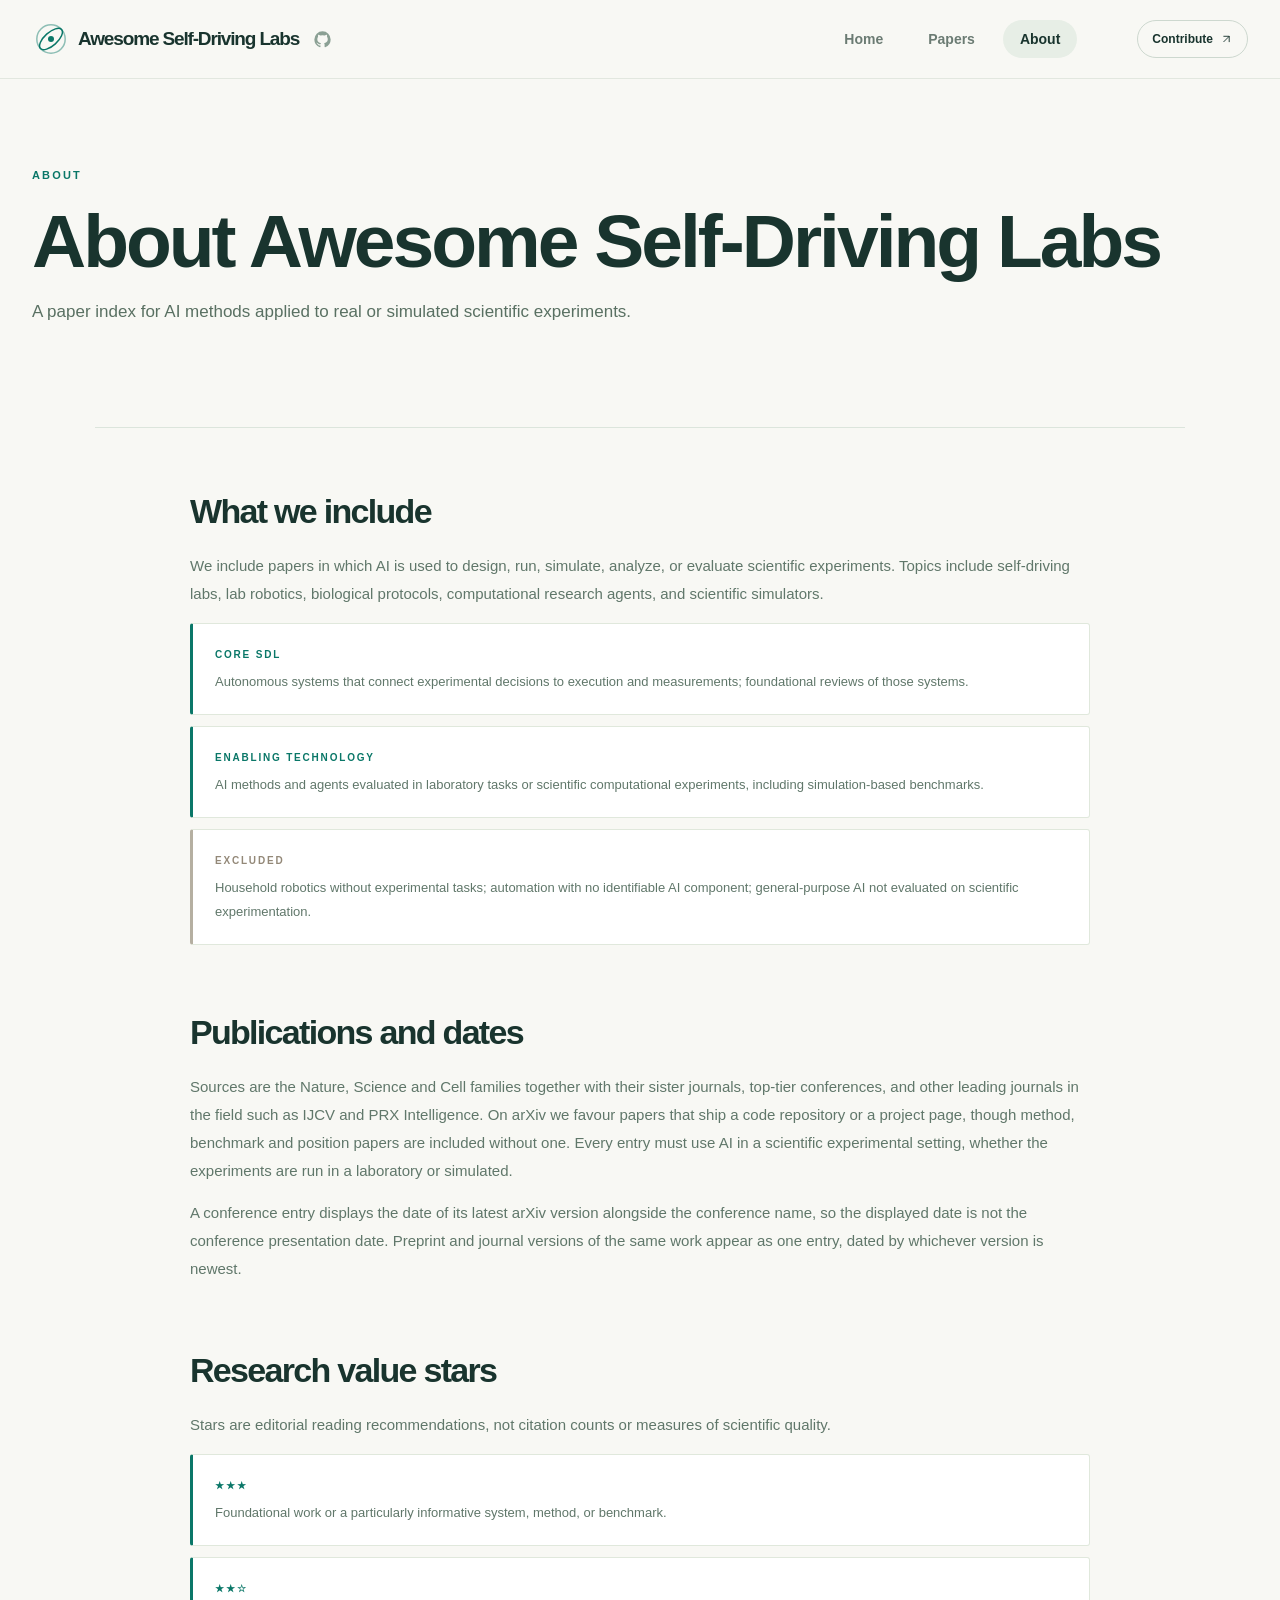
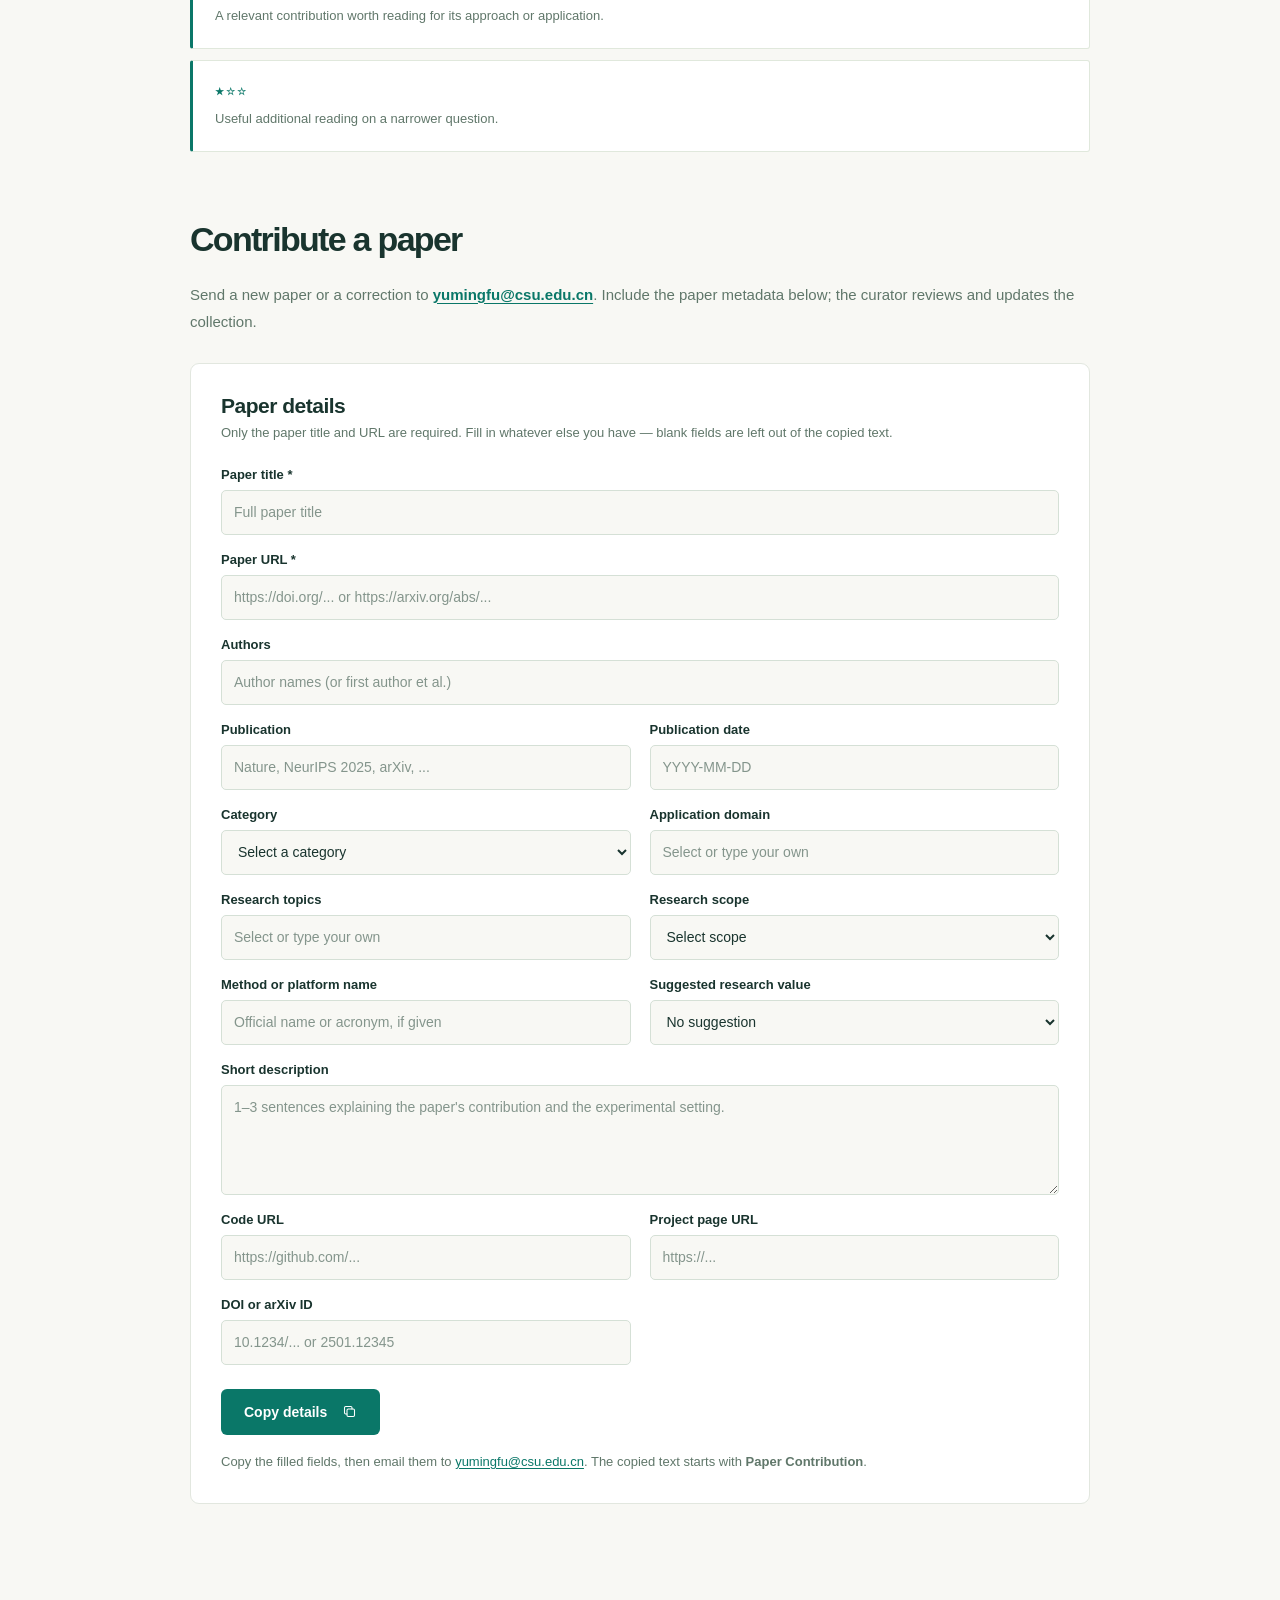
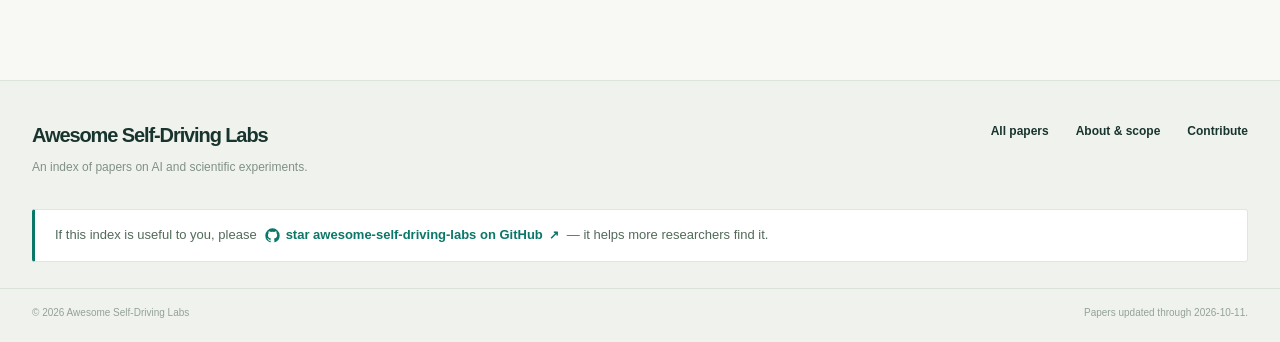
==== commit 4351aa30: "Widen the stated source scope and tidy the publication filter The collection also carries journals o" ====
--- a/site/about.html
+++ b/site/about.html
@@ -1,7 +1,7 @@
 <!doctype html><html lang="en"><head><meta charset="utf-8"><meta name="viewport" content="width=device-width, initial-scale=1"><meta name="color-scheme" content="light"><title>About · Awesome Self-Driving Labs</title><meta name="description" content="How AI experiment papers are selected and maintained."><meta property="og:title" content="About · Awesome Self-Driving Labs"><meta property="og:description" content="How AI experiment papers are selected and maintained."><meta property="og:type" content="website"><link rel="icon" href="assets/img/favicon.svg" type="image/svg+xml"><link rel="stylesheet" href="assets/css/styles.css"></head><body><header class="site-header"><div class="nav-inner"><span class="brand-group"><a class="brand" href="index.html" aria-label="Awesome Self-Driving Labs homepage"><span class="brand-symbol" aria-hidden="true"><svg viewBox="0 0 38 38" fill="none"><circle cx="19" cy="19" r="14.2" stroke="currentColor" stroke-width="1.5" opacity=".45"/><ellipse cx="19" cy="19" rx="6.5" ry="14.2" stroke="currentColor" stroke-width="1.5" transform="rotate(48 19 19)"/><circle cx="19" cy="19" r="3" fill="currentColor"/></svg></span><span class="brand-text"><span class="brand-full">Awesome Self-Driving Labs</span><span class="brand-abbr">ASDL</span></span></a><a class="brand-repo" href="https://github.com/yumingccc/awesome-self-driving-labs" target="_blank" rel="noopener noreferrer" aria-label="Open the awesome-self-driving-labs repository on GitHub" title="awesome-self-driving-labs on GitHub"><svg class="ico" viewBox="0 0 24 24" fill="currentColor" aria-hidden="true"><path d="M12 .5A11.5 11.5 0 0 0 .5 12a11.5 11.5 0 0 0 7.86 10.92c.58.1.79-.25.79-.56v-2c-3.2.7-3.88-1.54-3.88-1.54-.53-1.34-1.29-1.7-1.29-1.7-1.05-.72.08-.7.08-.7 1.16.08 1.77 1.19 1.77 1.19 1.03 1.77 2.7 1.26 3.36.96.1-.75.4-1.26.73-1.55-2.55-.29-5.23-1.28-5.23-5.7 0-1.26.45-2.29 1.19-3.1-.12-.29-.52-1.46.11-3.05 0 0 .97-.31 3.18 1.18a11 11 0 0 1 5.79 0c2.2-1.49 3.17-1.18 3.17-1.18.63 1.59.23 2.76.12 3.05.74.81 1.18 1.84 1.18 3.1 0 4.43-2.69 5.4-5.25 5.69.41.36.78 1.06.78 2.14v3.17c0 .31.2.67.8.56A11.5 11.5 0 0 0 23.5 12 11.5 11.5 0 0 0 12 .5Z"/></svg></a></span><nav class="nav-links" aria-label="Primary"><a href="index.html" class="nav-link " >Home</a><a href="papers.html" class="nav-link " >Papers</a><a href="about.html" class="nav-link active" aria-current=page>About</a></nav><a class="nav-github" href="about.html#contribute">Contribute <svg class="ico" viewBox="0 0 24 24" fill="none" stroke="currentColor" stroke-width="1.7" stroke-linecap="round" stroke-linejoin="round" aria-hidden="true"><path d="M7 17 17 7M7 7h10v10"/></svg></a></div></header><main id="main"><section class="wrap about-hero"><p class="eyebrow">ABOUT</p><h1>About Awesome Self-Driving Labs</h1><p>A paper index for AI methods applied to real or simulated scientific experiments.</p></section>
 <section class="wrap about-content"><div class="about-body">
 <section class="about-block"><h2>What we include</h2><p>We include papers in which AI is used to design, run, simulate, analyze, or evaluate scientific experiments. Topics include self-driving labs, lab robotics, biological protocols, computational research agents, and scientific simulators.</p><div class="scope-card"><span>CORE SDL</span><p>Autonomous systems that connect experimental decisions to execution and measurements; foundational reviews of those systems.</p></div><div class="scope-card"><span>ENABLING TECHNOLOGY</span><p>AI methods and agents evaluated in laboratory tasks or scientific computational experiments, including simulation-based benchmarks.</p></div><div class="scope-card scope-out"><span>EXCLUDED</span><p>Household robotics without experimental tasks; automation with no identifiable AI component; general-purpose AI not evaluated on scientific experimentation.</p></div></section>
-<section class="about-block"><h2>Publications and dates</h2><p>Sources are the Nature, Science and Cell families together with their sister journals, top-tier conferences, and arXiv. An arXiv entry is included when the paper ships a code repository or a project page. Every entry must use AI in a scientific experimental setting, whether the experiments are run in a laboratory or simulated.</p><p>A conference entry displays the date of its latest arXiv version alongside the conference name, so the displayed date is not the conference presentation date. Preprint and journal versions of the same work appear as one entry, dated by whichever version is newest.</p></section>
+<section class="about-block"><h2>Publications and dates</h2><p>Sources are the Nature, Science and Cell families together with their sister journals, top-tier conferences, and other leading journals in the field such as IJCV and PRX Intelligence. On arXiv we favour papers that ship a code repository or a project page, though method, benchmark and position papers are included without one. Every entry must use AI in a scientific experimental setting, whether the experiments are run in a laboratory or simulated.</p><p>A conference entry displays the date of its latest arXiv version alongside the conference name, so the displayed date is not the conference presentation date. Preprint and journal versions of the same work appear as one entry, dated by whichever version is newest.</p></section>
 <section class="about-block" id="value"><h2>Research value stars</h2><p>Stars are editorial reading recommendations, not citation counts or measures of scientific quality.</p><div class="scope-card"><span>★★★</span><p>Foundational work or a particularly informative system, method, or benchmark.</p></div><div class="scope-card"><span>★★☆</span><p>A relevant contribution worth reading for its approach or application.</p></div><div class="scope-card"><span>★☆☆</span><p>Useful additional reading on a narrower question.</p></div></section>
 <section class="about-block" id="contribute"><h2>Contribute a paper</h2><p>Send a new paper or a correction to <a class="contribution-email" href="mailto:yumingfu@csu.edu.cn">yumingfu@csu.edu.cn</a>. Include the paper metadata below; the curator reviews and updates the collection.</p><form id="paper-submission-form" class="submission-form" novalidate>
 <div class="form-heading"><h3>Paper details</h3><p>Only the paper title and URL are required. Fill in whatever else you have — blank fields are left out of the copied text.</p></div>
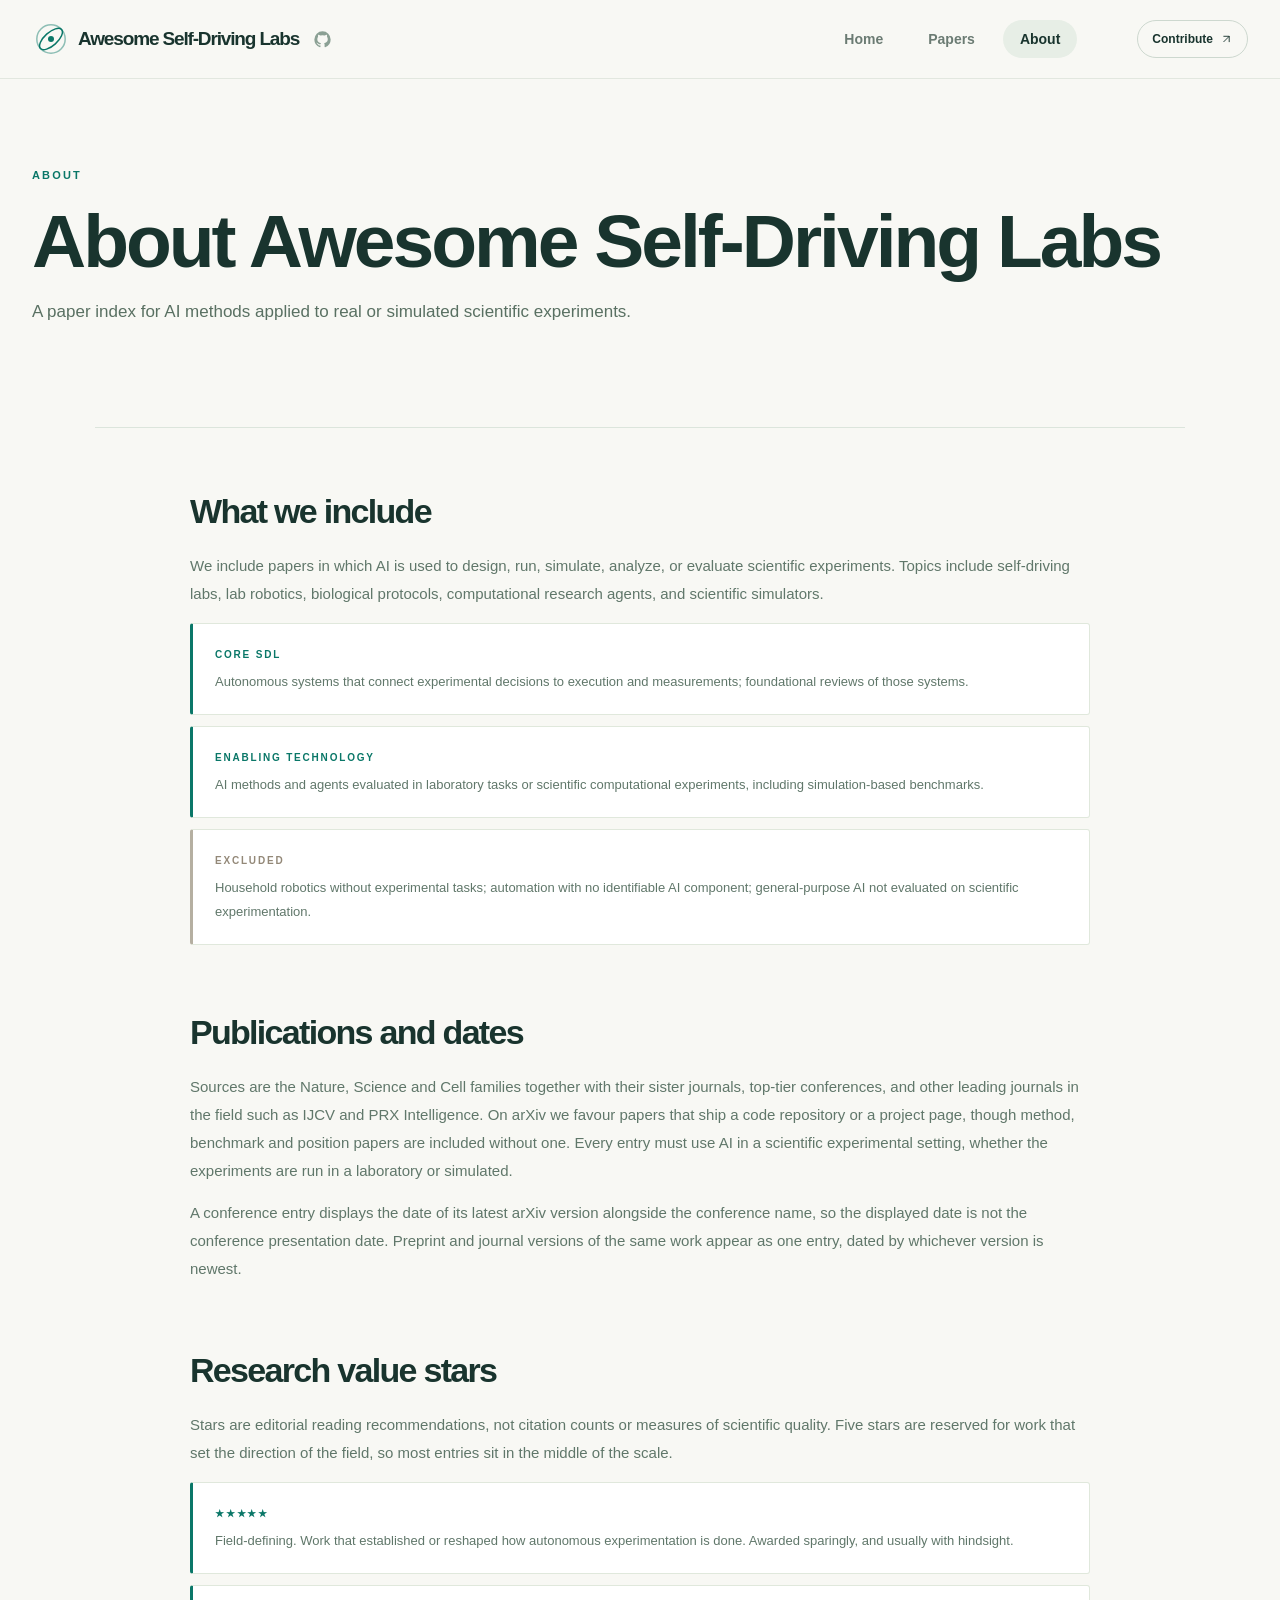
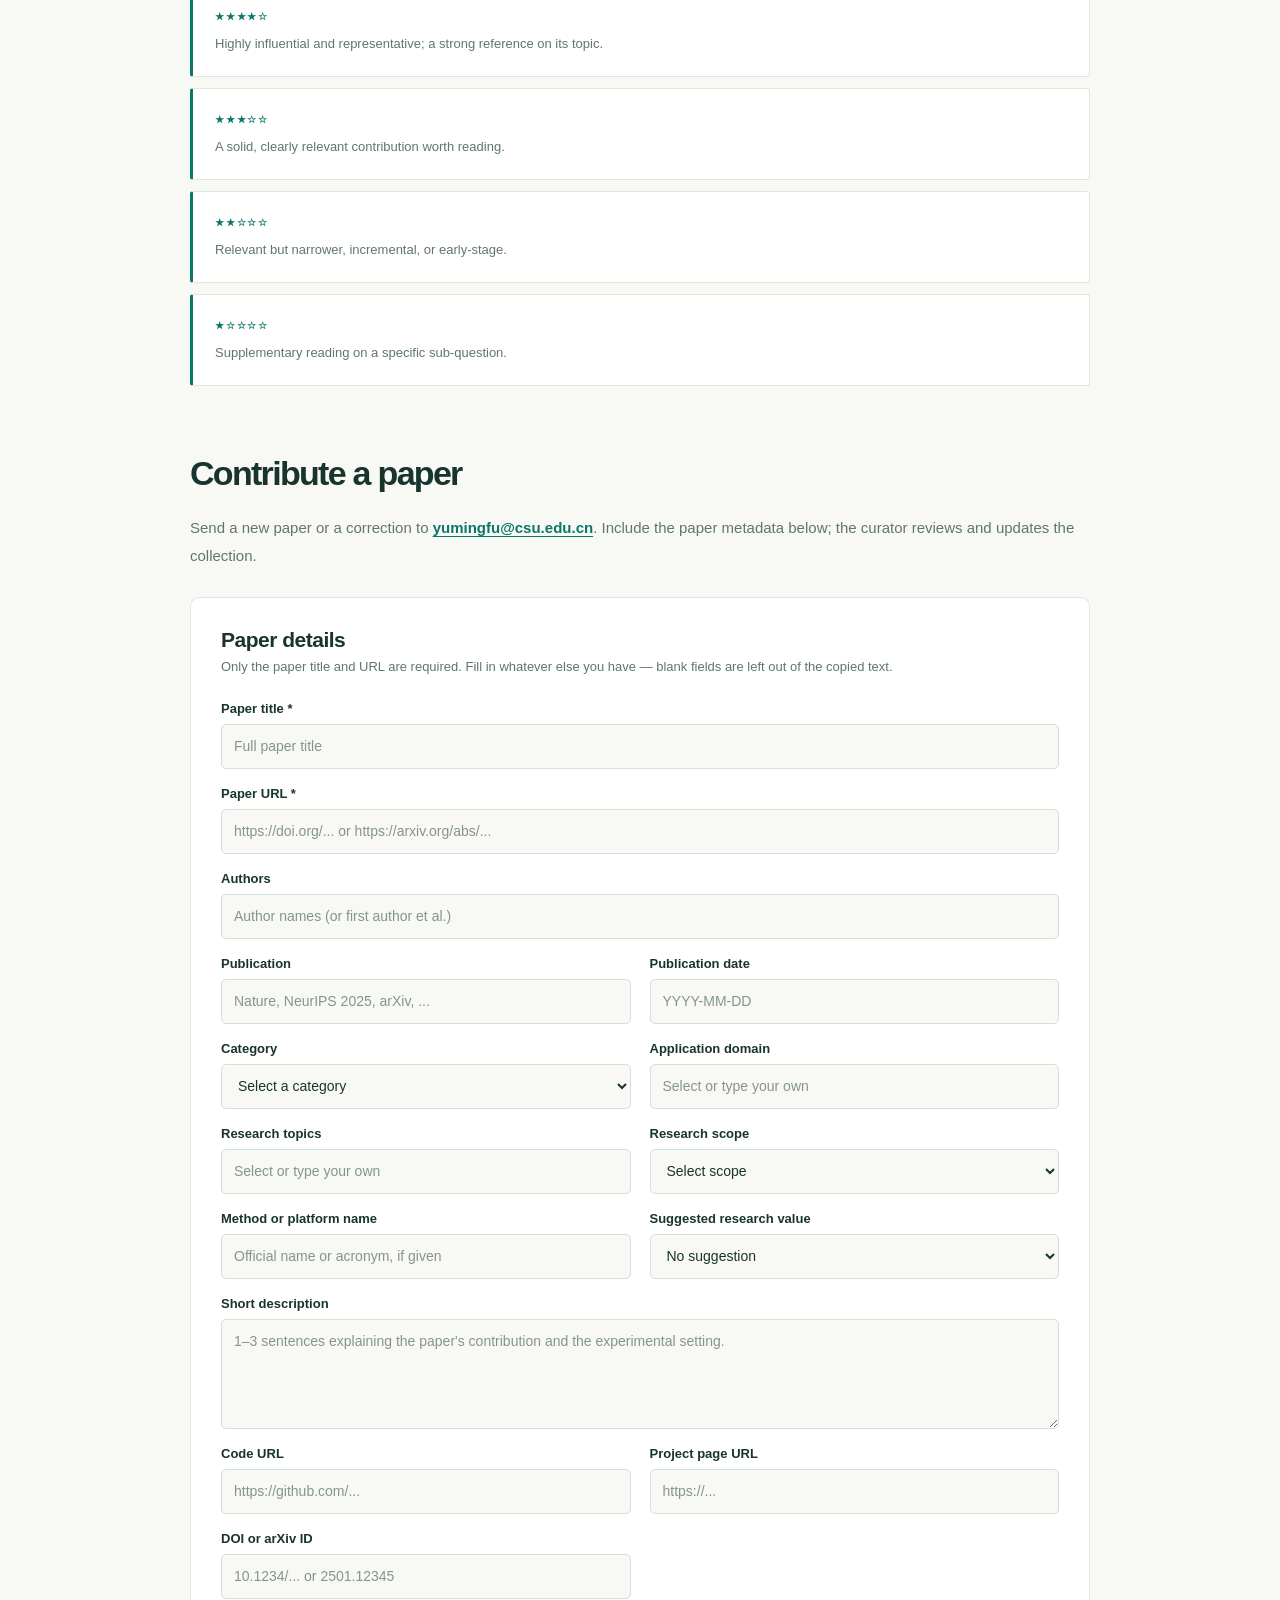
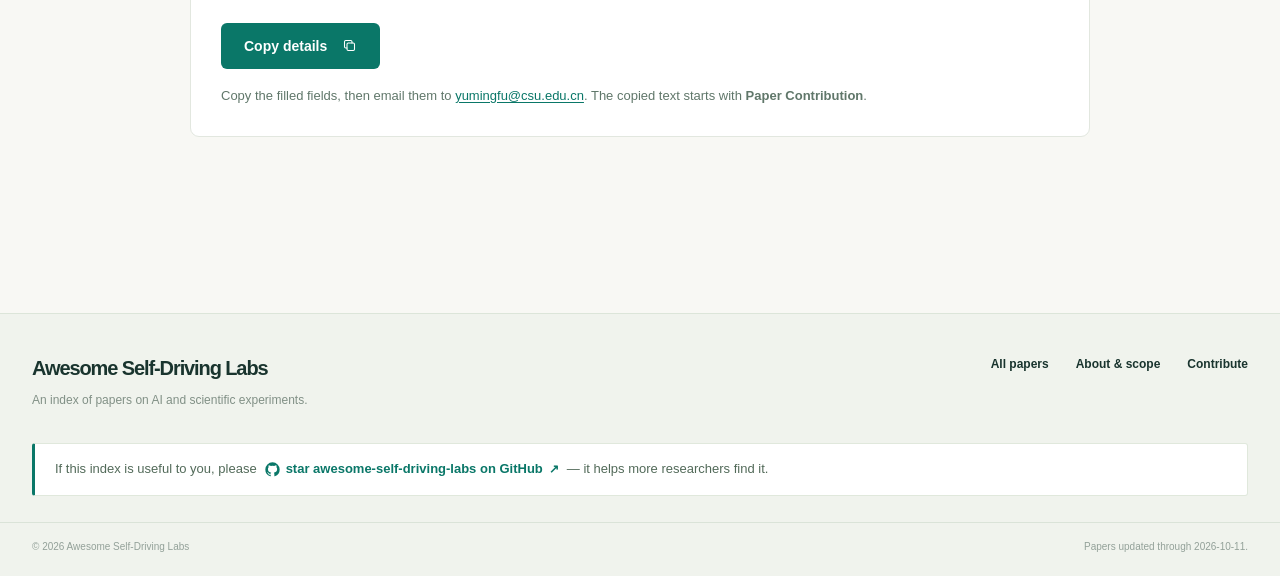
==== commit 21872f21: "Add 51 papers from two community lists and move to a five-star scale Cross-checked both external awe" ====
--- a/site/about.html
+++ b/site/about.html
@@ -2,7 +2,7 @@
 <section class="wrap about-content"><div class="about-body">
 <section class="about-block"><h2>What we include</h2><p>We include papers in which AI is used to design, run, simulate, analyze, or evaluate scientific experiments. Topics include self-driving labs, lab robotics, biological protocols, computational research agents, and scientific simulators.</p><div class="scope-card"><span>CORE SDL</span><p>Autonomous systems that connect experimental decisions to execution and measurements; foundational reviews of those systems.</p></div><div class="scope-card"><span>ENABLING TECHNOLOGY</span><p>AI methods and agents evaluated in laboratory tasks or scientific computational experiments, including simulation-based benchmarks.</p></div><div class="scope-card scope-out"><span>EXCLUDED</span><p>Household robotics without experimental tasks; automation with no identifiable AI component; general-purpose AI not evaluated on scientific experimentation.</p></div></section>
 <section class="about-block"><h2>Publications and dates</h2><p>Sources are the Nature, Science and Cell families together with their sister journals, top-tier conferences, and other leading journals in the field such as IJCV and PRX Intelligence. On arXiv we favour papers that ship a code repository or a project page, though method, benchmark and position papers are included without one. Every entry must use AI in a scientific experimental setting, whether the experiments are run in a laboratory or simulated.</p><p>A conference entry displays the date of its latest arXiv version alongside the conference name, so the displayed date is not the conference presentation date. Preprint and journal versions of the same work appear as one entry, dated by whichever version is newest.</p></section>
-<section class="about-block" id="value"><h2>Research value stars</h2><p>Stars are editorial reading recommendations, not citation counts or measures of scientific quality.</p><div class="scope-card"><span>★★★</span><p>Foundational work or a particularly informative system, method, or benchmark.</p></div><div class="scope-card"><span>★★☆</span><p>A relevant contribution worth reading for its approach or application.</p></div><div class="scope-card"><span>★☆☆</span><p>Useful additional reading on a narrower question.</p></div></section>
+<section class="about-block" id="value"><h2>Research value stars</h2><p>Stars are editorial reading recommendations, not citation counts or measures of scientific quality. Five stars are reserved for work that set the direction of the field, so most entries sit in the middle of the scale.</p><div class="scope-card"><span>★★★★★</span><p>Field-defining. Work that established or reshaped how autonomous experimentation is done. Awarded sparingly, and usually with hindsight.</p></div><div class="scope-card"><span>★★★★☆</span><p>Highly influential and representative; a strong reference on its topic.</p></div><div class="scope-card"><span>★★★☆☆</span><p>A solid, clearly relevant contribution worth reading.</p></div><div class="scope-card"><span>★★☆☆☆</span><p>Relevant but narrower, incremental, or early-stage.</p></div><div class="scope-card"><span>★☆☆☆☆</span><p>Supplementary reading on a specific sub-question.</p></div></section>
 <section class="about-block" id="contribute"><h2>Contribute a paper</h2><p>Send a new paper or a correction to <a class="contribution-email" href="mailto:yumingfu@csu.edu.cn">yumingfu@csu.edu.cn</a>. Include the paper metadata below; the curator reviews and updates the collection.</p><form id="paper-submission-form" class="submission-form" novalidate>
 <div class="form-heading"><h3>Paper details</h3><p>Only the paper title and URL are required. Fill in whatever else you have — blank fields are left out of the copied text.</p></div>
 <div class="submission-grid">
@@ -16,7 +16,7 @@
 <div class="submission-field"><label for="sub-topics">Research topics</label><input id="sub-topics" name="Research topics" type="text" list="topic-options" placeholder="Select or type your own" autocomplete="off"><datalist id="topic-options"><option value="Closed-loop Experimentation"></option><option value="Bayesian Optimization"></option><option value="Active Learning"></option><option value="Design of Experiments"></option><option value="Multi-objective Optimization"></option><option value="Reinforcement Learning"></option><option value="Autonomous Planning"></option><option value="Human-in-the-loop"></option><option value="Laboratory Robotics"></option><option value="Robot Manipulation"></option><option value="Embodied AI"></option><option value="Instrument Control"></option><option value="Laboratory Automation"></option><option value="Workflow Orchestration"></option><option value="Data Management"></option><option value="LLM Agents"></option><option value="Benchmarking"></option><option value="Scientific Simulation"></option><option value="AI Experiment Agents"></option><option value="Protocol Planning"></option><option value="Computational Experiments"></option><option value="Gene Editing"></option></datalist></div>
 <div class="submission-field"><label for="sub-scope">Research scope</label><select id="sub-scope" name="Research scope"><option value="">Select scope</option><option value="Core SDL">Core SDL</option><option value="Enabling technology">Enabling technology</option></select></div>
 <div class="submission-field"><label for="sub-method">Method or platform name</label><input id="sub-method" name="Method or platform" type="text" placeholder="Official name or acronym, if given"></div>
-<div class="submission-field"><label for="sub-stars">Suggested research value</label><select id="sub-stars" name="Suggested research value"><option value="">No suggestion</option><option value="★★★">★★★</option><option value="★★☆">★★☆</option><option value="★☆☆">★☆☆</option></select></div>
+<div class="submission-field"><label for="sub-stars">Suggested research value</label><select id="sub-stars" name="Suggested research value"><option value="">No suggestion</option><option value="★★★★★">★★★★★</option><option value="★★★★☆">★★★★☆</option><option value="★★★☆☆">★★★☆☆</option><option value="★★☆☆☆">★★☆☆☆</option><option value="★☆☆☆☆">★☆☆☆☆</option></select></div>
 <div class="submission-field full"><label for="sub-description">Short description</label><textarea id="sub-description" name="Description" rows="3" maxlength="700" placeholder="1–3 sentences explaining the paper's contribution and the experimental setting."></textarea></div>
 <div class="submission-field"><label for="sub-code">Code URL</label><input id="sub-code" name="Code URL" type="url" placeholder="https://github.com/..." pattern="https://.*"></div>
 <div class="submission-field"><label for="sub-project">Project page URL</label><input id="sub-project" name="Project page URL" type="url" placeholder="https://..." pattern="https://.*"></div>
--- a/site/assets/css/styles.css
+++ b/site/assets/css/styles.css
@@ -265,3 +265,8 @@
 .brand-repo:hover{color:var(--accent);background:#e9f0e9}
 .brand-repo .ico{width:17px;height:17px}
 @media(max-width:760px){.brand-group{gap:6px}.brand-repo{width:26px;height:26px}.brand-repo .ico{width:16px;height:16px}}
+
+/* Five-star research value scale: slightly smaller stars so the badge keeps its width. */
+.value-stars{gap:1.5px;padding:4px 7px}
+.star-svg{width:13px;height:13px}
+@media(max-width:760px){.star-svg{width:12px;height:12px}}
